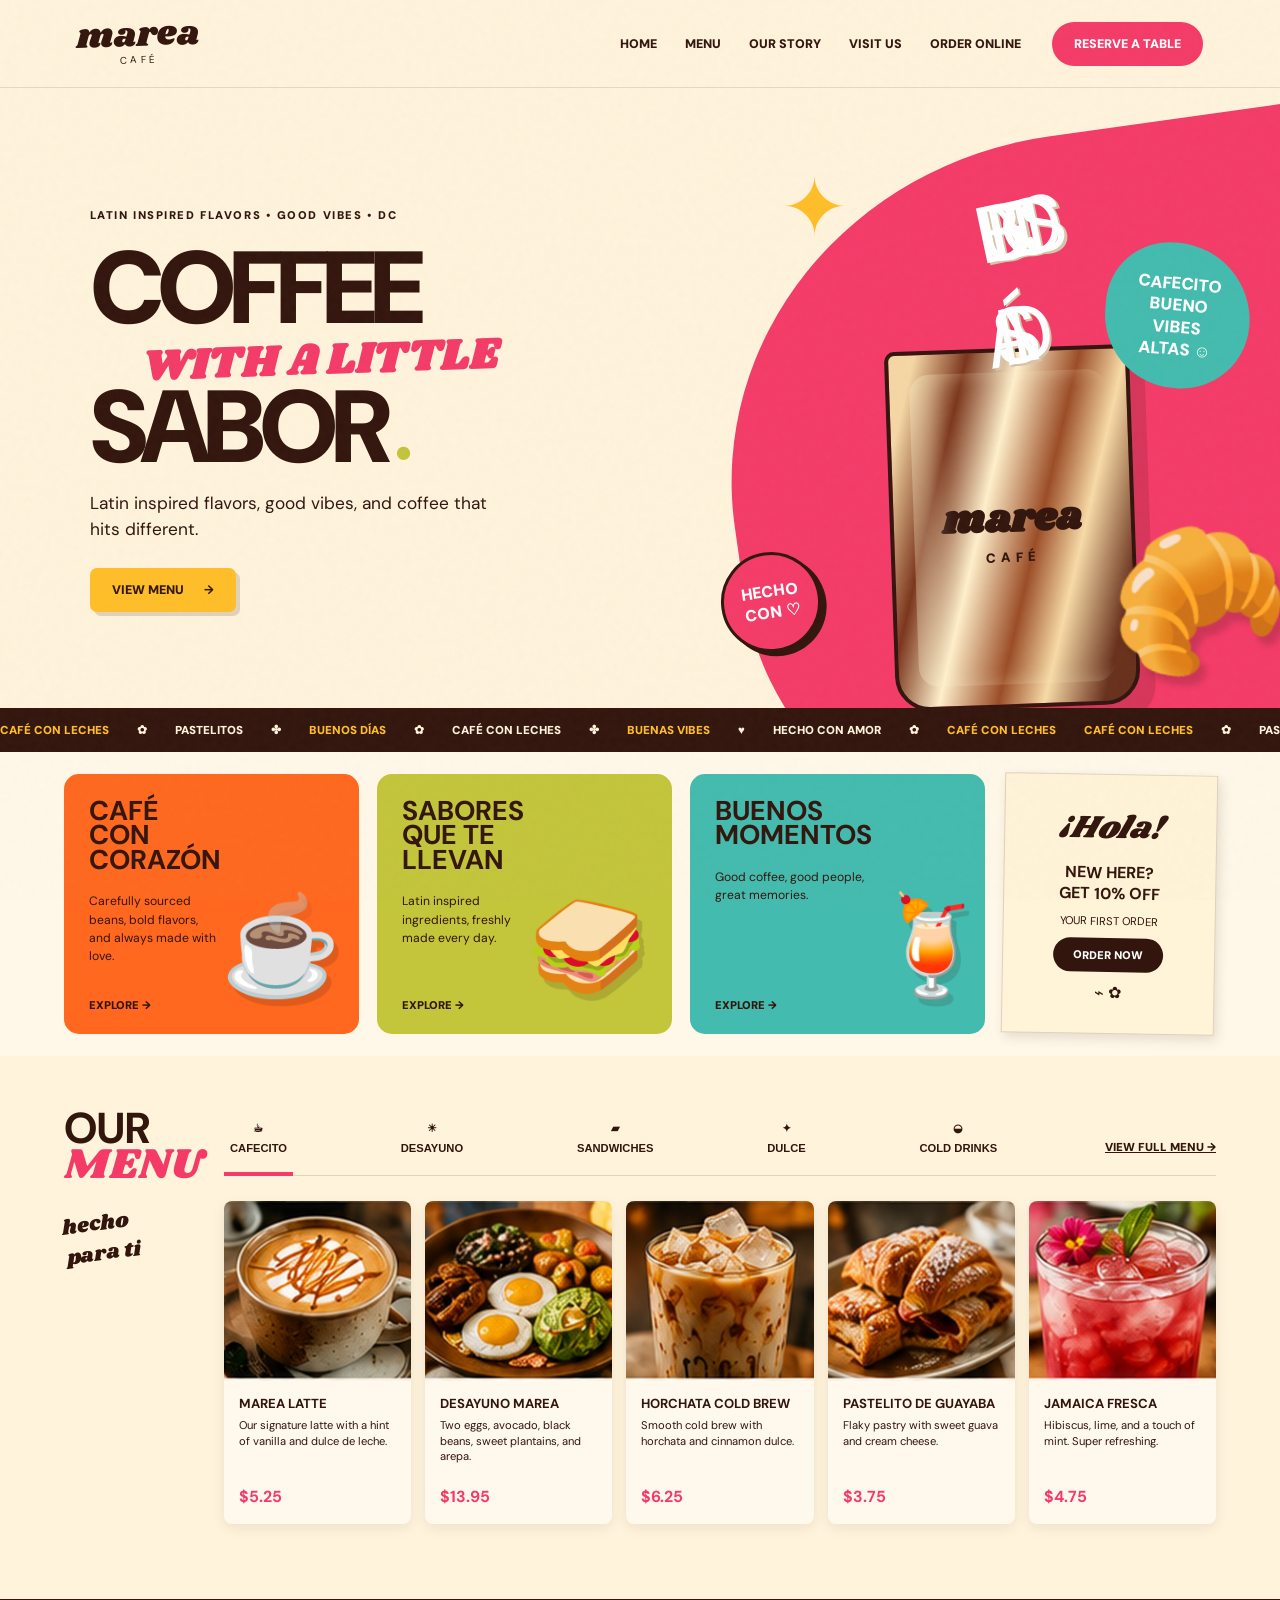
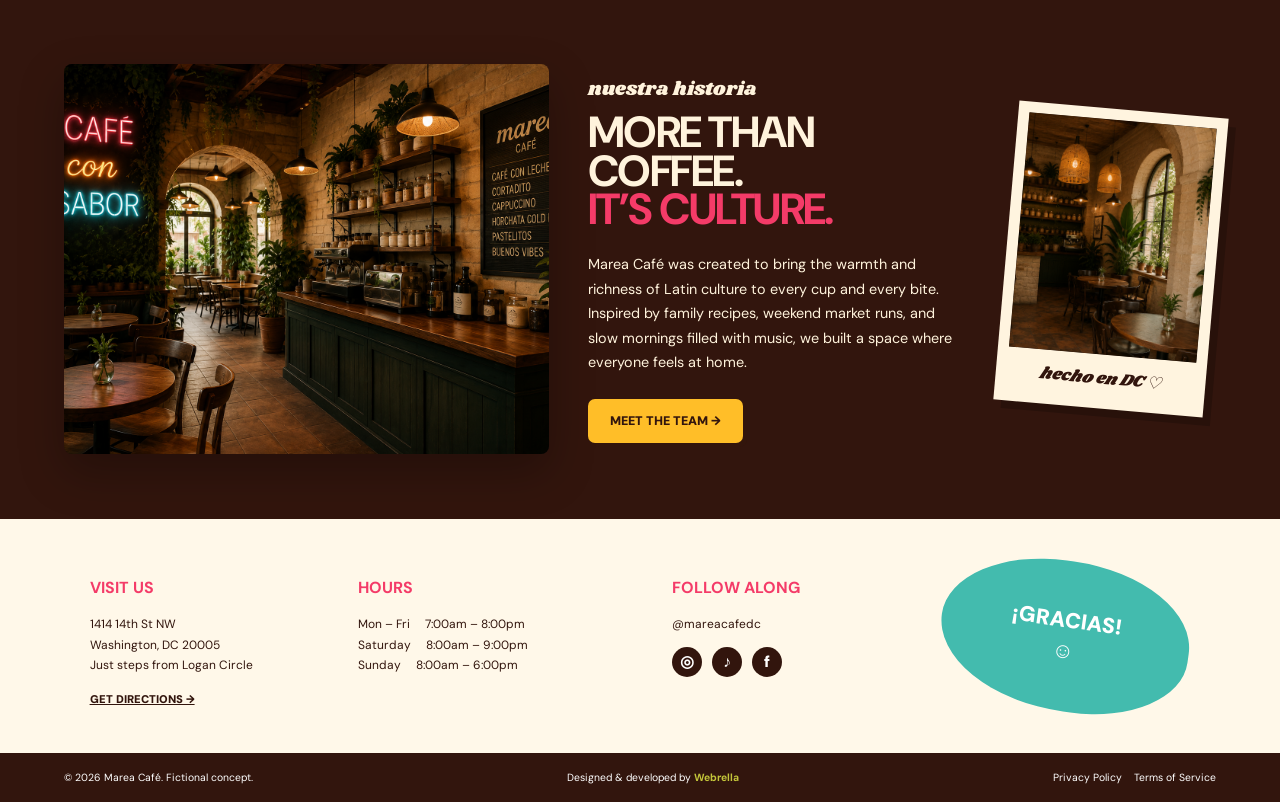
==== marea/index.html @ f5b88610 "Replace hero diamond decal with buenos dias sticker" ====
<!doctype html>
<html lang="en">
<head>
  <meta charset="utf-8">
  <meta name="viewport" content="width=device-width,initial-scale=1">
  <meta name="description" content="Marea Cafe is a fictional Latin inspired cafe concept designed by Webrella Studio.">
  <title>Marea Café | Coffee with a little sabor</title>
  <link rel="preconnect" href="https://fonts.googleapis.com">
  <link rel="preconnect" href="https://fonts.gstatic.com" crossorigin>
  <link href="https://fonts.googleapis.com/css2?family=DM+Sans:wght@400;600;700;900&family=Shrikhand&display=swap" rel="stylesheet">
  <link rel="stylesheet" href="style.css">
</head>
<body>
  <div class="noise"></div>
  <header class="site-header">
    <a class="logo" href="#top">marea<small>CAFÉ</small></a>
    <button class="nav-toggle" aria-label="Toggle menu" aria-expanded="false">☰</button>
    <nav class="site-nav"><a class="active" href="#top">Home</a><a href="#menu">Menu</a><a href="#story">Our Story</a><a href="#visit">Visit Us</a><a href="#menu">Order Online</a><a class="reserve" href="#visit">Reserve a table</a></nav>
  </header>
  <main id="top">
    <section class="hero"><div class="hero-copy"><p class="eyebrow">Latin inspired flavors • good vibes • DC</p><h1>COFFEE<span>WITH A LITTLE</span>SABOR<i>●</i></h1><p class="hero-lead">Latin inspired flavors, good vibes, and coffee that hits different.</p><a class="cta yellow" href="#menu">View menu <b>→</b></a></div><div class="hero-art"><div class="pink-blob"></div><div class="drink-wrap"><div class="ice">BUENOS<br>DÍAS</div><div class="drink"><div class="cream-swirl"></div><strong>marea</strong><small>CAFÉ</small></div><div class="plate-pastry">🥐</div></div><div class="vibe-sticker">CAFECITO<br>BUENO<br>VIBES<br>ALTAS ☺</div><div class="hecho">HECHO<br>CON ♡</div><div class="rays">✦</div></div></section>
    <div class="ticker"><div class="ticker-track"><span>CAFÉ CON LECHES</span> ✿ <span>PASTELITOS</span> ✤ <span>BUENOS DÍAS</span> ✿ <span>CAFÉ CON LECHES</span> ✤ <span>BUENAS VIBES</span> ♥ <span>HECHO CON AMOR</span> ✿ <span>CAFÉ CON LECHES</span></div></div>
    <section class="brand-cards"><article class="brand-card orange"><div><h3>CAFÉ<br>CON<br>CORAZÓN</h3><p>Carefully sourced beans, bold flavors, and always made with love.</p><a href="#menu">EXPLORE →</a></div><div class="mini-art latte">☕</div></article><article class="brand-card lime"><div><h3>SABORES<br>QUE TE<br>LLEVAN</h3><p>Latin inspired ingredients, freshly made every day.</p><a href="#menu">EXPLORE →</a></div><div class="mini-art sandwich">🥪</div></article><article class="brand-card teal"><div><h3>BUENOS<br>MOMENTOS</h3><p>Good coffee, good people, great memories.</p><a href="#story">EXPLORE →</a></div><div class="mini-art refresher">🍹</div></article><aside class="coupon"><em>¡Hola!</em><strong>NEW HERE?<br>GET 10% OFF</strong><span>YOUR FIRST ORDER</span><a href="#menu">ORDER NOW</a><div>⌁ ✿</div></aside></section>
    <section id="menu" class="menu-section"><div class="menu-intro"><h2>OUR<br><span>MENU</span></h2><p>hecho<br>para ti</p></div><div class="categories"><button class="selected"><span class="category-icon">☕︎</span><span>Cafecito</span></button><button><span class="category-icon">☀</span><span>Desayuno</span></button><button><span class="category-icon">▰</span><span>Sandwiches</span></button><button><span class="category-icon">✦</span><span>Dulce</span></button><button><span class="category-icon">◒</span><span>Cold Drinks</span></button><a href="#menu">View full menu →</a></div><div class="menu-carousel"><article><img class="food-photo" src="../marea-latte.jpg" alt="Marea Latte"><h3>Marea Latte</h3><p>Our signature latte with a hint of vanilla and dulce de leche.</p><strong>$5.25</strong></article><article><img class="food-photo" src="../desayuno-marea.jpg" alt="Desayuno Marea"><h3>Desayuno Marea</h3><p>Two eggs, avocado, black beans, sweet plantains, and arepa.</p><strong>$13.95</strong></article><article><img class="food-photo" src="../horchata-cold-brew.jpg" alt="Horchata Cold Brew"><h3>Horchata Cold Brew</h3><p>Smooth cold brew with horchata and cinnamon dulce.</p><strong>$6.25</strong></article><article><img class="food-photo" src="../pastelito-guayaba.jpg" alt="Pastelito de Guayaba"><h3>Pastelito de Guayaba</h3><p>Flaky pastry with sweet guava and cream cheese.</p><strong>$3.75</strong></article><article><img class="food-photo" src="../jamaica-fresca.jpg" alt="Jamaica Fresca"><h3>Jamaica Fresca</h3><p>Hibiscus, lime, and a touch of mint. Super refreshing.</p><strong>$4.75</strong></article></div></section>
    <section id="story" class="story-section"><div class="cafe-scene cafe-photo"><img src="../ChatGPT%20Image%20Aug%2010,%202026,%2006_36_00%20PM.png" alt="Marea Café main interior"></div><div class="story-copy"><p class="script">nuestra historia</p><h2>MORE THAN COFFEE.<br><span>IT’S CULTURE.</span></h2><p>Marea Café was created to bring the warmth and richness of Latin culture to every cup and every bite. Inspired by family recipes, weekend market runs, and slow mornings filled with music, we built a space where everyone feels at home.</p><a class="cta yellow" href="#visit">Meet the team →</a></div><div class="polaroid"><div class="polaroid-photo restaurant-polaroid"><img src="../ChatGPT%20Image%20Aug%2010,%202026,%2006_40_00%20PM.png" alt="Marea Café second interior view"></div><em>hecho en DC ♡</em></div></section>
    <section id="visit" class="visit-section"><div><h3>VISIT US</h3><p>1414 14th St NW<br>Washington, DC 20005<br>Just steps from Logan Circle</p><a href="#visit">GET DIRECTIONS →</a></div><div><h3>HOURS</h3><p>Mon – Fri &nbsp;&nbsp;&nbsp; 7:00am – 8:00pm<br>Saturday &nbsp;&nbsp;&nbsp; 8:00am – 9:00pm<br>Sunday &nbsp;&nbsp;&nbsp; 8:00am – 6:00pm</p></div><div><h3>FOLLOW ALONG</h3><p>@mareacafedc</p><div class="socials"><span>◎</span><span>♪</span><span>f</span></div></div><div class="thanks">¡GRACIAS!<br>☺</div></section>
  </main>
  <footer><span>© 2026 Marea Café. Fictional concept.</span><a href="../index.html">Designed & developed by <b>Webrella</b></a><span>Privacy Policy &nbsp;&nbsp; Terms of Service</span></footer>
  <script src="script.js"></script>
</body>
</html>
---- marea/style.css ----
:root{--cream:#fff3dc;--brown:#32150d;--pink:#f43b68;--orange:#ff681e;--yellow:#ffbe28;--lime:#c3c53a;--teal:#43bbae;--paper:#fff8e9}*{box-sizing:border-box}html{scroll-behavior:smooth}body{margin:0;background:var(--cream);color:var(--brown);font-family:'DM Sans',sans-serif;overflow-x:hidden}.noise{position:fixed;inset:0;pointer-events:none;opacity:.045;z-index:100;background-image:url("data:image/svg+xml,%3Csvg viewBox='0 0 180 180' xmlns='http://www.w3.org/2000/svg'%3E%3Cfilter id='n'%3E%3CfeTurbulence type='fractalNoise' baseFrequency='.75' numOctaves='3' stitchTiles='stitch'/%3E%3C/filter%3E%3Crect width='100%25' height='100%25' filter='url(%23n)' opacity='.8'/%3E%3C/svg%3E")}.site-header{height:88px;padding:0 6vw;display:flex;align-items:center;gap:45px;position:sticky;top:0;z-index:50;background:rgba(255,243,220,.94);backdrop-filter:blur(12px);border-bottom:1px solid rgba(50,21,13,.12)}.logo{font-family:'Shrikhand',cursive;font-size:2.2rem;line-height:.7;color:var(--brown);text-decoration:none;transform:rotate(-2deg)}.logo small{display:block;font-family:'DM Sans';font-size:.62rem;letter-spacing:.35em;text-align:center;margin-top:8px}.site-nav{margin-left:auto;display:flex;align-items:center;gap:14px}.site-nav a{color:var(--brown);font-size:.78rem;text-transform:uppercase;font-weight:900;text-decoration:none;padding:12px 7px;position:relative;white-space:nowrap}.site-nav a:not(.reserve):after{content:"";position:absolute;height:3px;left:7px;right:100%;bottom:5px;background:var(--pink);transition:.25s}.site-nav a:hover:after,.site-nav .active:after{right:7px}.site-nav .reserve{background:var(--pink);color:#fff;border-radius:999px;padding:14px 22px;margin-left:10px;transition:.2s}.site-nav .reserve:hover{transform:rotate(2deg) scale(1.04)}.nav-toggle{display:none;margin-left:auto;border:0;background:none;font-size:1.5rem}.hero{min-height:620px;display:grid;grid-template-columns:1.05fr .95fr;position:relative;overflow:hidden;border-bottom:2px solid var(--brown)}.hero-copy{padding:78px 3vw 65px 7vw;z-index:2;display:flex;flex-direction:column;justify-content:center}.eyebrow{text-transform:uppercase;letter-spacing:.14em;font-size:.7rem;font-weight:900}.hero h1{font-size:clamp(4.7rem,8vw,9.3rem);line-height:.7;letter-spacing:-.075em;margin:20px 0 26px;font-weight:900}.hero h1 span{display:block;font-family:'Shrikhand';font-size:.42em;line-height:1.05;color:var(--pink);letter-spacing:.01em;transform:rotate(-2deg);margin:12px 0 10px 4vw}.hero h1 i{font-style:normal;color:var(--lime);font-size:.3em;margin-left:10px}.hero-lead{font-size:1.08rem;line-height:1.55;max-width:400px;margin:0 0 25px}.cta{display:inline-flex;align-items:center;justify-content:center;align-self:flex-start;padding:14px 22px;border-radius:7px;color:var(--brown);font-size:.78rem;text-transform:uppercase;font-weight:900;text-decoration:none;box-shadow:4px 4px 0 rgba(50,21,13,.15);transition:.2s}.cta:hover{transform:translateY(-4px) rotate(-1deg);box-shadow:7px 7px 0 var(--brown)}.cta b{margin-left:20px}.yellow{background:var(--yellow)}.hero-art{position:relative;min-height:620px;transition:transform .15s ease}.pink-blob{position:absolute;width:125%;height:115%;left:10%;top:7%;background:var(--pink);border-radius:48% 0 0 42%;transform:rotate(-8deg)}.drink-wrap{position:absolute;left:12%;right:0;bottom:0;height:90%;display:flex;align-items:flex-end;justify-content:center}.drink{position:relative;width:245px;height:360px;border:4px solid var(--brown);border-radius:10px 10px 35px 35px;background:linear-gradient(105deg,#f5d7a5 8%,#7b351b 24%,#fff0cb 40%,#9b4c25 58%,#f8dba7 72%,#68301b 90%);box-shadow:15px 16px 0 rgba(50,21,13,.15);display:flex;flex-direction:column;align-items:center;justify-content:center;z-index:4;transform:rotate(-2deg)}.drink strong{font-family:'Shrikhand';font-size:2.5rem}.drink small{font-weight:900;letter-spacing:.35em}.ice{position:absolute;z-index:5;font-size:5rem;top:30px;color:#fff;text-shadow:2px 2px 0 #d6c5a9;letter-spacing:-.5em;transform:rotate(-12deg)}.cream-swirl{position:absolute;inset:20px;border-radius:20px;box-shadow:inset 25px 0 20px rgba(255,245,210,.3)}.plate-pastry{position:absolute;right:-10px;bottom:10px;font-size:9rem;z-index:5;filter:drop-shadow(8px 8px 3px rgba(50,21,13,.2));transform:rotate(10deg)}.vibe-sticker{position:absolute;right:5%;top:25%;z-index:6;width:145px;height:145px;border-radius:45% 55% 48% 52%;display:grid;place-items:center;text-align:center;background:var(--teal);color:#fff;font-weight:900;font-size:1.05rem;transform:rotate(5deg);transition:.25s}.hecho{position:absolute;z-index:7;left:8%;bottom:9%;width:100px;height:100px;border-radius:50%;background:var(--pink);border:3px solid var(--brown);display:grid;place-items:center;text-align:center;color:#fff;font-weight:900;transform:rotate(-8deg);box-shadow:5px 5px 0 var(--brown)}.rays{position:absolute;z-index:5;left:18%;top:11%;font-size:5rem;color:var(--yellow);animation:spin 9s linear infinite}.hero-art:hover .vibe-sticker{transform:rotate(-4deg) scale(1.07)}.ticker{background:var(--brown);color:var(--cream);overflow:hidden}.ticker-track{display:flex;gap:24px;align-items:center;min-width:max-content;padding:10px 0;font-size:.72rem;font-weight:900;animation:marquee 20s linear infinite}.ticker span:nth-of-type(odd){color:var(--yellow)}.brand-cards{padding:22px 5vw;display:grid;grid-template-columns:repeat(3,1fr) .72fr;gap:18px;background:var(--paper)}.brand-card{height:260px;border-radius:15px;display:grid;grid-template-columns:1fr .85fr;padding:25px;overflow:hidden;position:relative;transition:.25s}.brand-card:hover{transform:translateY(-7px) rotate(-.5deg);box-shadow:9px 10px 0 var(--brown)}.brand-card h3{font-size:1.7rem;line-height:.9;margin:0 0 20px}.brand-card p{font-size:.76rem;line-height:1.5}.brand-card a{position:absolute;bottom:22px;color:var(--brown);font-size:.7rem;font-weight:900;text-decoration:none}.orange{background:var(--orange)}.lime{background:var(--lime)}.teal{background:var(--teal)}.mini-art{align-self:end;justify-self:center;font-size:6rem;filter:drop-shadow(5px 7px 0 rgba(50,21,13,.15));transition:.25s}.brand-card:hover .mini-art{transform:scale(1.1) rotate(5deg)}.coupon{background:#fff3d8;border:1px solid rgba(50,21,13,.15);box-shadow:3px 5px 12px rgba(50,21,13,.12);padding:25px 18px;text-align:center;display:flex;flex-direction:column;gap:10px;align-items:center;justify-content:center;transform:rotate(1deg)}.coupon em{font-family:'Shrikhand';font-size:2rem;font-weight:400}.coupon strong{font-size:1rem}.coupon span{font-size:.7rem}.coupon a{background:var(--brown);color:#fff;border-radius:999px;padding:10px 20px;font-size:.7rem;font-weight:900;text-decoration:none}.menu-section{padding:65px 5vw 75px;background:var(--cream);position:relative}.menu-intro{position:absolute;left:5vw;top:55px;width:130px}.menu-intro h2{font-size:2.7rem;line-height:.82;margin:0}.menu-intro h2 span{color:var(--pink);font-family:'Shrikhand';font-weight:400}.menu-intro p{font-family:'Shrikhand';font-size:1.3rem;transform:rotate(-8deg)}.categories{margin-left:160px;display:flex;align-items:end;justify-content:space-between;border-bottom:1px solid rgba(50,21,13,.15);padding-bottom:20px}.categories button{border:0;background:none;color:var(--brown);font-weight:900;cursor:pointer;display:flex;flex-direction:column;align-items:center;gap:7px;font-size:1.3rem;position:relative}.categories button span{font-size:.7rem;text-transform:uppercase}.categories .selected:after{content:"";position:absolute;height:4px;background:var(--pink);left:0;right:0;bottom:-21px}.categories a{color:var(--brown);font-size:.72rem;font-weight:900;text-transform:uppercase}.menu-carousel{margin:25px 0 0 160px;display:grid;grid-template-columns:repeat(5,1fr);gap:14px}.menu-carousel article{background:#fff9ed;border-radius:8px;overflow:hidden;box-shadow:0 4px 13px rgba(50,21,13,.08);transition:.25s}.menu-carousel article:hover{transform:translateY(-8px) rotate(1deg);box-shadow:8px 10px 0 var(--brown)}.food-photo{height:180px;display:grid;place-items:center;font-size:6rem;background:linear-gradient(145deg,#d9b58e,#6b3b21);overflow:hidden}.breakfast-photo{background:linear-gradient(145deg,#8d5325,#d6b35a)}.cold-photo{background:linear-gradient(145deg,#d9b482,#6d321c)}.pastry-photo{background:linear-gradient(145deg,#e4b665,#7b461e)}.jamaica-photo{background:linear-gradient(145deg,#e85278,#f7b1a0)}.menu-carousel h3{font-size:.82rem;text-transform:uppercase;margin:16px 15px 8px;line-height:1}.menu-carousel p{font-size:.7rem;line-height:1.4;margin:0 15px 10px;min-height:58px}.menu-carousel strong{display:block;color:var(--pink);font-size:1rem;margin:0 15px 17px}.story-section{min-height:430px;background:var(--brown);color:var(--cream);display:grid;grid-template-columns:1.1fr 1fr .55fr;gap:30px;padding:35px 5vw;align-items:center;overflow:hidden}.cafe-scene{height:330px;border-radius:4px;position:relative;background:radial-gradient(circle at 65% 30%,#775229,#1d120d 55%);box-shadow:inset 0 -80px 60px rgba(0,0,0,.45);overflow:hidden}.neon{position:absolute;left:35px;top:45px;font-size:2rem;font-weight:900;color:#ff506f;text-shadow:0 0 8px #ff506f,0 0 18px #ff506f}.neon span{color:var(--yellow);font-family:'Shrikhand';font-weight:400}.counter{position:absolute;bottom:25px;right:30px;font-size:2.8rem}.story-copy .script{font-family:'Shrikhand';margin:0;font-size:1.2rem}.story-copy h2{font-size:2.8rem;line-height:.9;margin:10px 0 20px}.story-copy h2 span{color:var(--pink)}.story-copy>p:not(.script){font-size:.76rem;line-height:1.65;max-width:520px}.polaroid{background:#fff4df;color:var(--brown);padding:10px 10px 18px;transform:rotate(5deg);box-shadow:8px 8px 0 rgba(0,0,0,.2)}.polaroid-photo{height:180px;background:linear-gradient(140deg,#3b281b,#967246);display:grid;place-items:center;font-size:3.5rem;text-align:center}.polaroid em{font-family:'Shrikhand';display:block;text-align:center;margin-top:10px}.visit-section{padding:42px 7vw;display:grid;grid-template-columns:1fr 1.2fr 1fr .65fr;gap:40px;align-items:start;background:var(--paper)}.visit-section h3{color:var(--pink);font-size:1rem}.visit-section p{font-size:.75rem;line-height:1.7}.visit-section a{font-size:.7rem;color:var(--brown);font-weight:900}.socials{display:flex;gap:10px}.socials span{width:30px;height:30px;border-radius:50%;background:var(--brown);color:#fff;display:grid;place-items:center;font-weight:900}.thanks{background:var(--teal);color:#fff;padding:22px;border-radius:45% 55%;font-weight:900;text-align:center;transform:rotate(8deg)}footer{padding:18px 5vw;background:var(--brown);color:#fff;display:flex;justify-content:space-between;gap:20px;font-size:.65rem}footer a{color:#fff;text-decoration:none}footer b{color:var(--lime)}@keyframes spin{to{transform:rotate(360deg)}}@keyframes marquee{to{transform:translateX(-45%)}}@media(max-width:1050px){.site-nav{gap:4px}.site-nav a{font-size:.68rem}.hero{grid-template-columns:1fr}.hero-art{min-height:500px}.hero-copy{padding-bottom:20px}.brand-cards{grid-template-columns:1fr 1fr}.menu-carousel{grid-template-columns:repeat(3,1fr)}.story-section{grid-template-columns:1fr 1fr}.polaroid{display:none}.visit-section{grid-template-columns:1fr 1fr}}@media(max-width:760px){.site-header{height:74px;padding:0 20px}.logo{font-size:1.8rem}.nav-toggle{display:block}.site-nav{display:none;position:absolute;left:0;right:0;top:74px;background:var(--cream);padding:18px;flex-direction:column;align-items:stretch;border-bottom:2px solid var(--brown)}.site-nav.open{display:flex}.site-nav a{text-align:center;font-size:.78rem}.site-nav .reserve{margin:5px 0}.hero{min-height:auto}.hero-copy{padding:55px 22px 25px}.hero h1{font-size:clamp(4rem,20vw,6.2rem)}.hero-art{min-height:440px}.drink{width:190px;height:285px}.ice{font-size:3.8rem}.plate-pastry{font-size:6rem}.vibe-sticker{width:110px;height:110px;font-size:.8rem}.brand-cards{grid-template-columns:1fr;padding:18px}.brand-card{height:240px}.coupon{min-height:220px}.menu-section{padding:60px 20px}.menu-intro{position:static;width:auto;margin-bottom:35px}.categories{margin:0;overflow-x:auto;gap:28px;justify-content:flex-start}.categories button{min-width:80px}.categories a{min-width:110px}.menu-carousel{margin:25px 0 0;display:flex;overflow-x:auto;padding-bottom:15px}.menu-carousel article{min-width:245px}.story-section{grid-template-columns:1fr;padding:25px 20px 55px}.story-copy h2{font-size:2.4rem}.visit-section{grid-template-columns:1fr;padding:40px 22px}.thanks{max-width:160px}footer{flex-direction:column;align-items:flex-start}.pink-blob{left:-5%;width:120%}}@media(prefers-reduced-motion:reduce){*{animation:none!important;transition:none!important}}
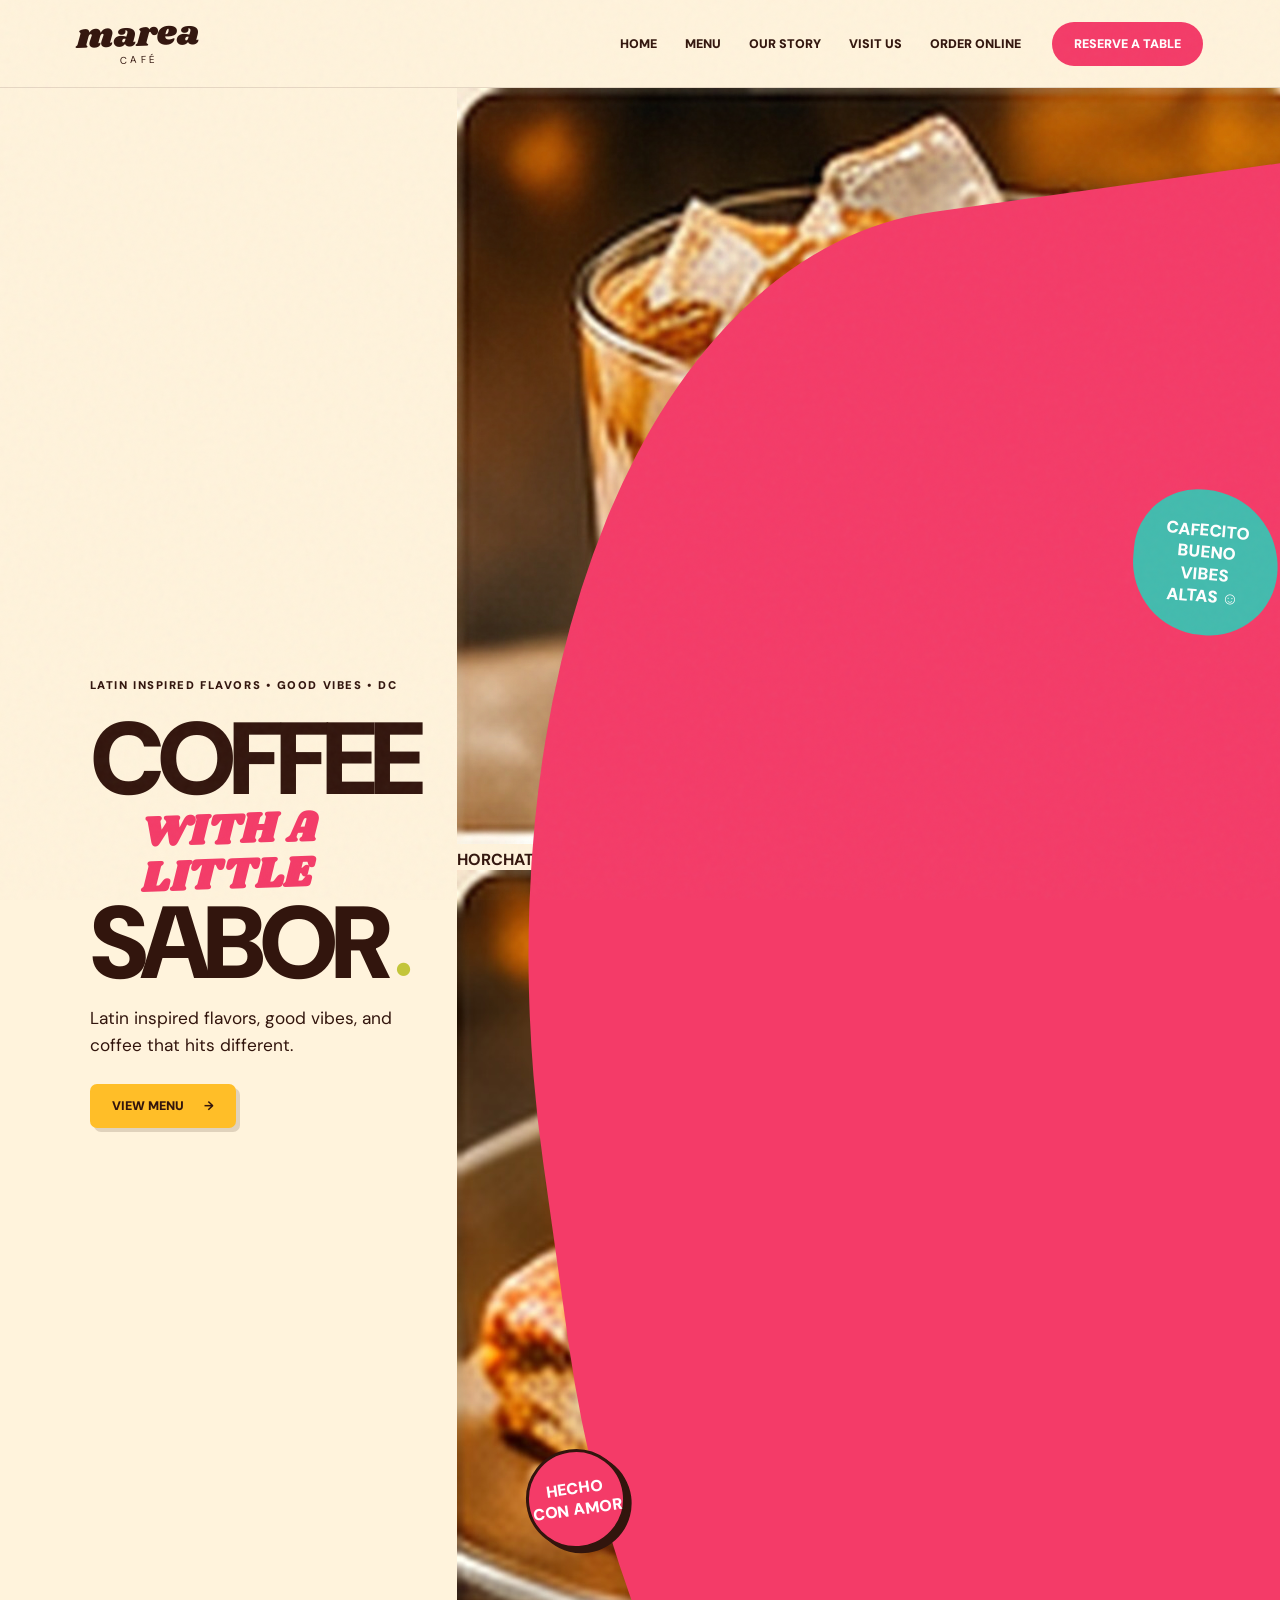
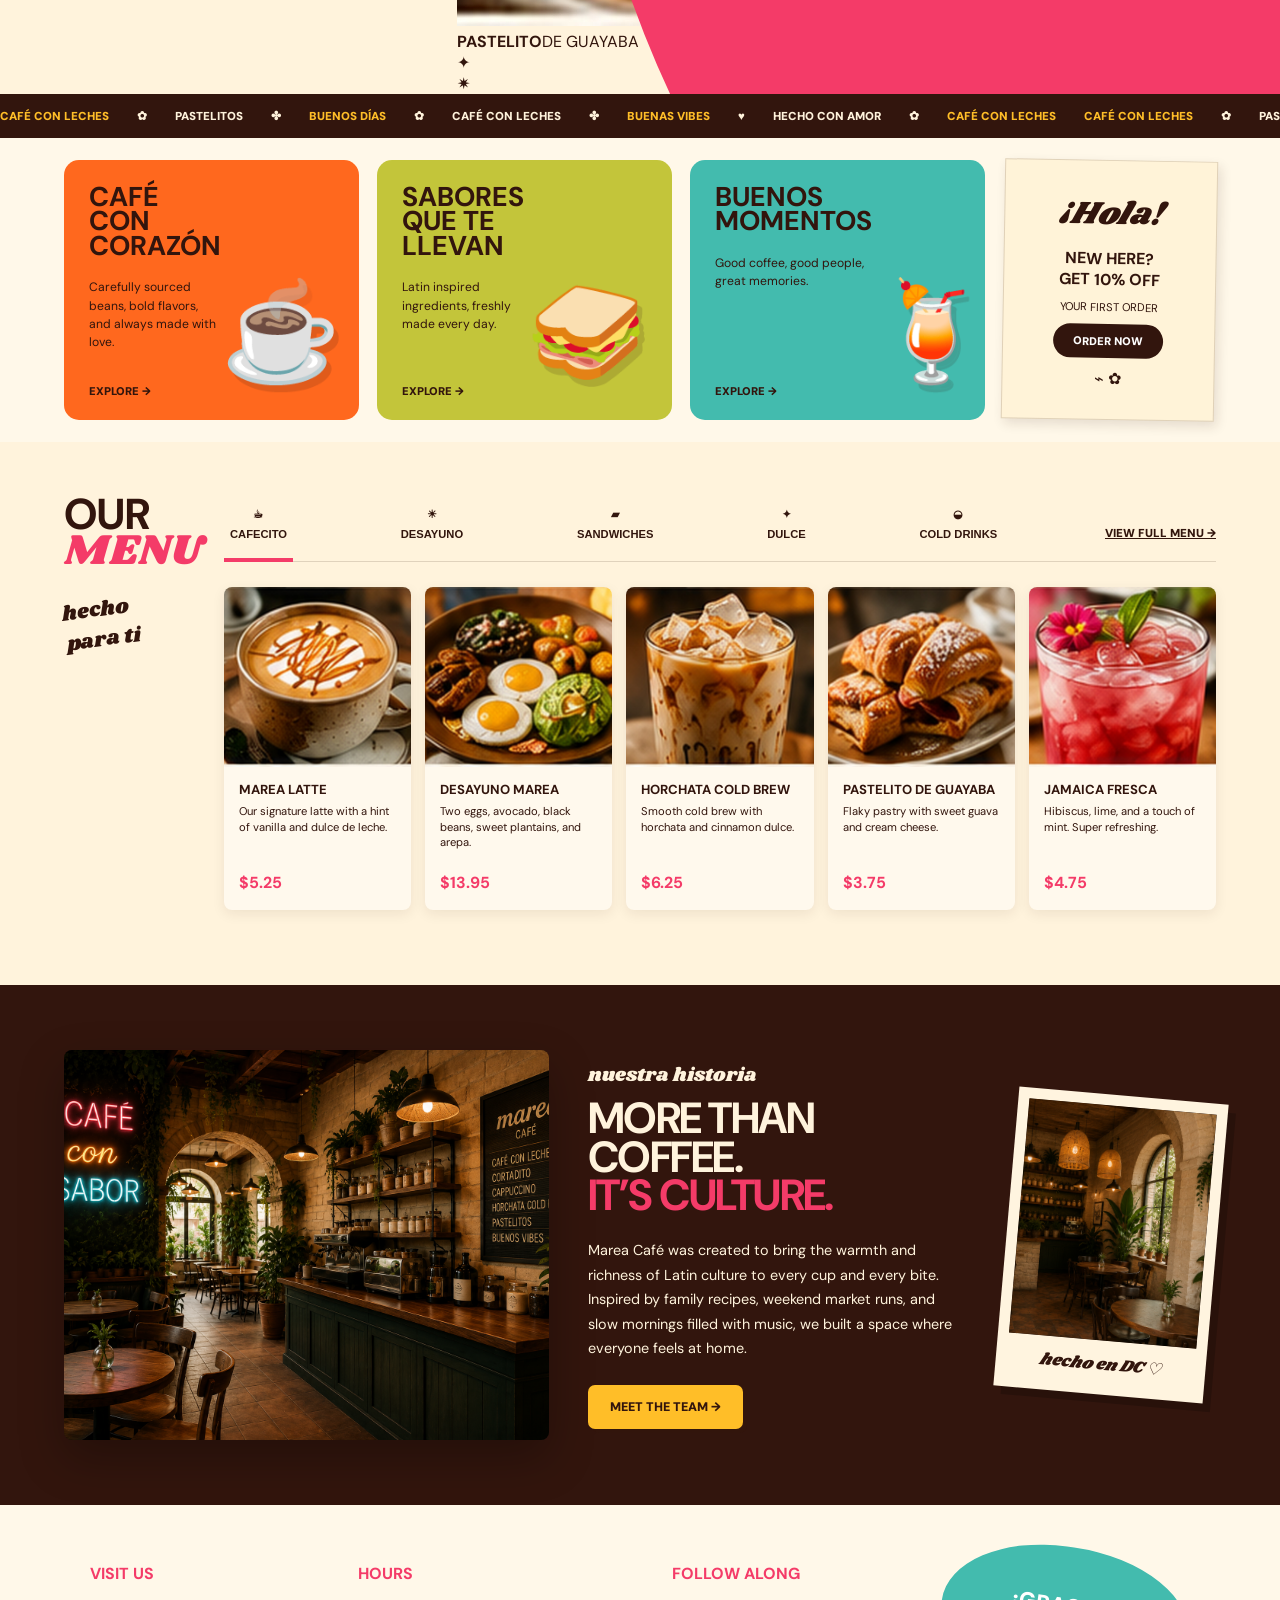
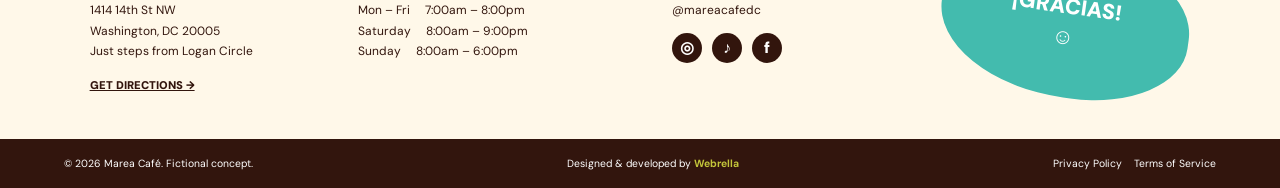
==== commit 4c3d415e: "Replace Marea hero with real product collage" ====
--- a/marea/index.html
+++ b/marea/index.html
@@ -18,7 +18,17 @@
     <nav class="site-nav"><a class="active" href="#top">Home</a><a href="#menu">Menu</a><a href="#story">Our Story</a><a href="#visit">Visit Us</a><a href="#menu">Order Online</a><a class="reserve" href="#visit">Reserve a table</a></nav>
   </header>
   <main id="top">
-    <section class="hero"><div class="hero-copy"><p class="eyebrow">Latin inspired flavors • good vibes • DC</p><h1>COFFEE<span>WITH A LITTLE</span>SABOR<i>●</i></h1><p class="hero-lead">Latin inspired flavors, good vibes, and coffee that hits different.</p><a class="cta yellow" href="#menu">View menu <b>→</b></a></div><div class="hero-art"><div class="pink-blob"></div><div class="drink-wrap"><div class="ice">BUENOS<br>DÍAS</div><div class="drink"><div class="cream-swirl"></div><strong>marea</strong><small>CAFÉ</small></div><div class="plate-pastry">🥐</div></div><div class="vibe-sticker">CAFECITO<br>BUENO<br>VIBES<br>ALTAS ☺</div><div class="hecho">HECHO<br>CON ♡</div><div class="rays">✦</div></div></section>
+    <section class="hero">
+      <div class="hero-copy"><p class="eyebrow">Latin inspired flavors • good vibes • DC</p><h1>COFFEE<span>WITH A LITTLE</span>SABOR<i>●</i></h1><p class="hero-lead">Latin inspired flavors, good vibes, and coffee that hits different.</p><a class="cta yellow" href="#menu">View menu <b>→</b></a></div>
+      <div class="hero-art">
+        <div class="pink-blob"></div>
+        <div class="hero-photo-card hero-drink-card"><img src="../horchata-cold-brew.jpg" alt="Marea Horchata Cold Brew"><div class="hero-photo-label"><strong>HORCHATA</strong><span>COLD BREW</span></div></div>
+        <div class="hero-photo-card hero-pastry-card"><img src="../pastelito-guayaba.jpg" alt="Marea pastelito de guayaba"><div class="hero-photo-label"><strong>PASTELITO</strong><span>DE GUAYABA</span></div></div>
+        <div class="vibe-sticker">CAFECITO<br>BUENO<br>VIBES<br>ALTAS ☺</div>
+        <div class="hecho">HECHO<br>CON AMOR</div>
+        <div class="hero-star star-one">✦</div><div class="hero-star star-two">✷</div>
+      </div>
+    </section>
     <div class="ticker"><div class="ticker-track"><span>CAFÉ CON LECHES</span> ✿ <span>PASTELITOS</span> ✤ <span>BUENOS DÍAS</span> ✿ <span>CAFÉ CON LECHES</span> ✤ <span>BUENAS VIBES</span> ♥ <span>HECHO CON AMOR</span> ✿ <span>CAFÉ CON LECHES</span></div></div>
     <section class="brand-cards"><article class="brand-card orange"><div><h3>CAFÉ<br>CON<br>CORAZÓN</h3><p>Carefully sourced beans, bold flavors, and always made with love.</p><a href="#menu">EXPLORE →</a></div><div class="mini-art latte">☕</div></article><article class="brand-card lime"><div><h3>SABORES<br>QUE TE<br>LLEVAN</h3><p>Latin inspired ingredients, freshly made every day.</p><a href="#menu">EXPLORE →</a></div><div class="mini-art sandwich">🥪</div></article><article class="brand-card teal"><div><h3>BUENOS<br>MOMENTOS</h3><p>Good coffee, good people, great memories.</p><a href="#story">EXPLORE →</a></div><div class="mini-art refresher">🍹</div></article><aside class="coupon"><em>¡Hola!</em><strong>NEW HERE?<br>GET 10% OFF</strong><span>YOUR FIRST ORDER</span><a href="#menu">ORDER NOW</a><div>⌁ ✿</div></aside></section>
     <section id="menu" class="menu-section"><div class="menu-intro"><h2>OUR<br><span>MENU</span></h2><p>hecho<br>para ti</p></div><div class="categories"><button class="selected"><span class="category-icon">☕︎</span><span>Cafecito</span></button><button><span class="category-icon">☀</span><span>Desayuno</span></button><button><span class="category-icon">▰</span><span>Sandwiches</span></button><button><span class="category-icon">✦</span><span>Dulce</span></button><button><span class="category-icon">◒</span><span>Cold Drinks</span></button><a href="#menu">View full menu →</a></div><div class="menu-carousel"><article><img class="food-photo" src="../marea-latte.jpg" alt="Marea Latte"><h3>Marea Latte</h3><p>Our signature latte with a hint of vanilla and dulce de leche.</p><strong>$5.25</strong></article><article><img class="food-photo" src="../desayuno-marea.jpg" alt="Desayuno Marea"><h3>Desayuno Marea</h3><p>Two eggs, avocado, black beans, sweet plantains, and arepa.</p><strong>$13.95</strong></article><article><img class="food-photo" src="../horchata-cold-brew.jpg" alt="Horchata Cold Brew"><h3>Horchata Cold Brew</h3><p>Smooth cold brew with horchata and cinnamon dulce.</p><strong>$6.25</strong></article><article><img class="food-photo" src="../pastelito-guayaba.jpg" alt="Pastelito de Guayaba"><h3>Pastelito de Guayaba</h3><p>Flaky pastry with sweet guava and cream cheese.</p><strong>$3.75</strong></article><article><img class="food-photo" src="../jamaica-fresca.jpg" alt="Jamaica Fresca"><h3>Jamaica Fresca</h3><p>Hibiscus, lime, and a touch of mint. Super refreshing.</p><strong>$4.75</strong></article></div></section>
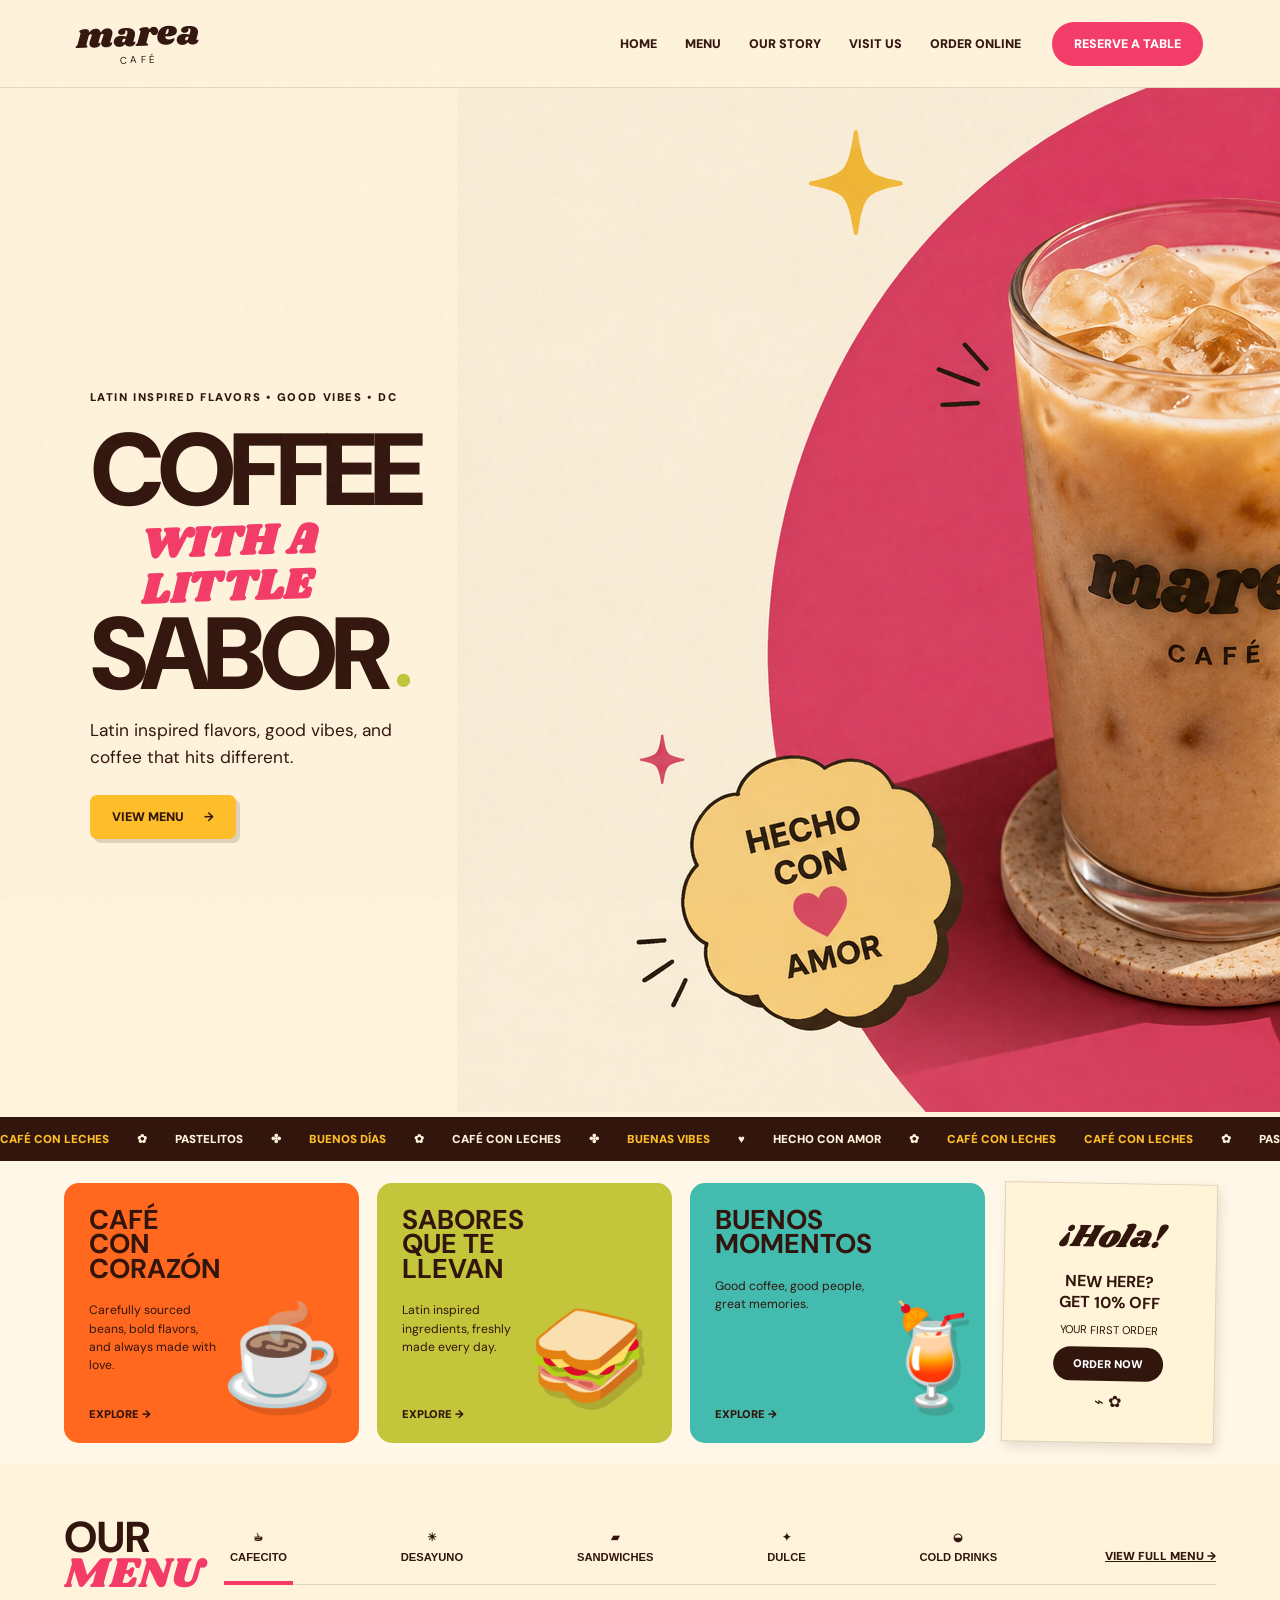
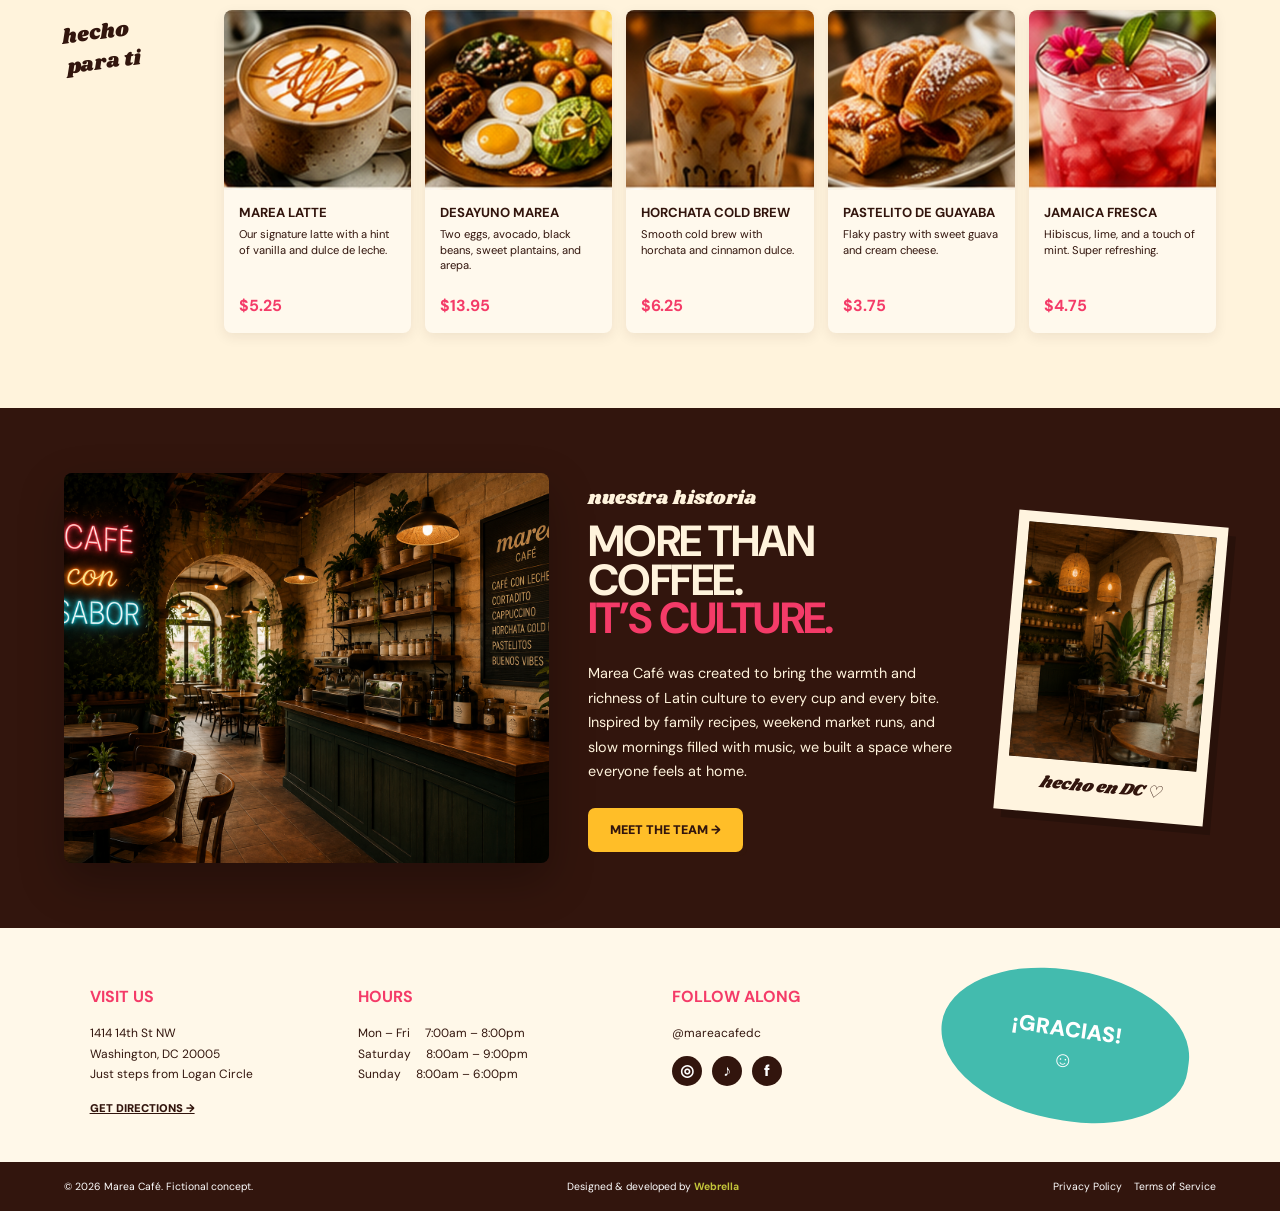
==== commit 596750f2: "Use high resolution Marea hero artwork" ====
--- a/marea/index.html
+++ b/marea/index.html
@@ -20,14 +20,7 @@
   <main id="top">
     <section class="hero">
       <div class="hero-copy"><p class="eyebrow">Latin inspired flavors • good vibes • DC</p><h1>COFFEE<span>WITH A LITTLE</span>SABOR<i>●</i></h1><p class="hero-lead">Latin inspired flavors, good vibes, and coffee that hits different.</p><a class="cta yellow" href="#menu">View menu <b>→</b></a></div>
-      <div class="hero-art">
-        <div class="pink-blob"></div>
-        <div class="hero-photo-card hero-drink-card"><img src="../horchata-cold-brew.jpg" alt="Marea Horchata Cold Brew"><div class="hero-photo-label"><strong>HORCHATA</strong><span>COLD BREW</span></div></div>
-        <div class="hero-photo-card hero-pastry-card"><img src="../pastelito-guayaba.jpg" alt="Marea pastelito de guayaba"><div class="hero-photo-label"><strong>PASTELITO</strong><span>DE GUAYABA</span></div></div>
-        <div class="vibe-sticker">CAFECITO<br>BUENO<br>VIBES<br>ALTAS ☺</div>
-        <div class="hecho">HECHO<br>CON AMOR</div>
-        <div class="hero-star star-one">✦</div><div class="hero-star star-two">✷</div>
-      </div>
+      <div class="hero-art hero-art-image"><img src="../ChatGPT%20Image%20Aug%2010,%202026,%2007_00_49%20PM.png" alt="Marea Café horchata cold brew and pastelito de guayaba hero artwork"></div>
     </section>
     <div class="ticker"><div class="ticker-track"><span>CAFÉ CON LECHES</span> ✿ <span>PASTELITOS</span> ✤ <span>BUENOS DÍAS</span> ✿ <span>CAFÉ CON LECHES</span> ✤ <span>BUENAS VIBES</span> ♥ <span>HECHO CON AMOR</span> ✿ <span>CAFÉ CON LECHES</span></div></div>
     <section class="brand-cards"><article class="brand-card orange"><div><h3>CAFÉ<br>CON<br>CORAZÓN</h3><p>Carefully sourced beans, bold flavors, and always made with love.</p><a href="#menu">EXPLORE →</a></div><div class="mini-art latte">☕</div></article><article class="brand-card lime"><div><h3>SABORES<br>QUE TE<br>LLEVAN</h3><p>Latin inspired ingredients, freshly made every day.</p><a href="#menu">EXPLORE →</a></div><div class="mini-art sandwich">🥪</div></article><article class="brand-card teal"><div><h3>BUENOS<br>MOMENTOS</h3><p>Good coffee, good people, great memories.</p><a href="#story">EXPLORE →</a></div><div class="mini-art refresher">🍹</div></article><aside class="coupon"><em>¡Hola!</em><strong>NEW HERE?<br>GET 10% OFF</strong><span>YOUR FIRST ORDER</span><a href="#menu">ORDER NOW</a><div>⌁ ✿</div></aside></section>
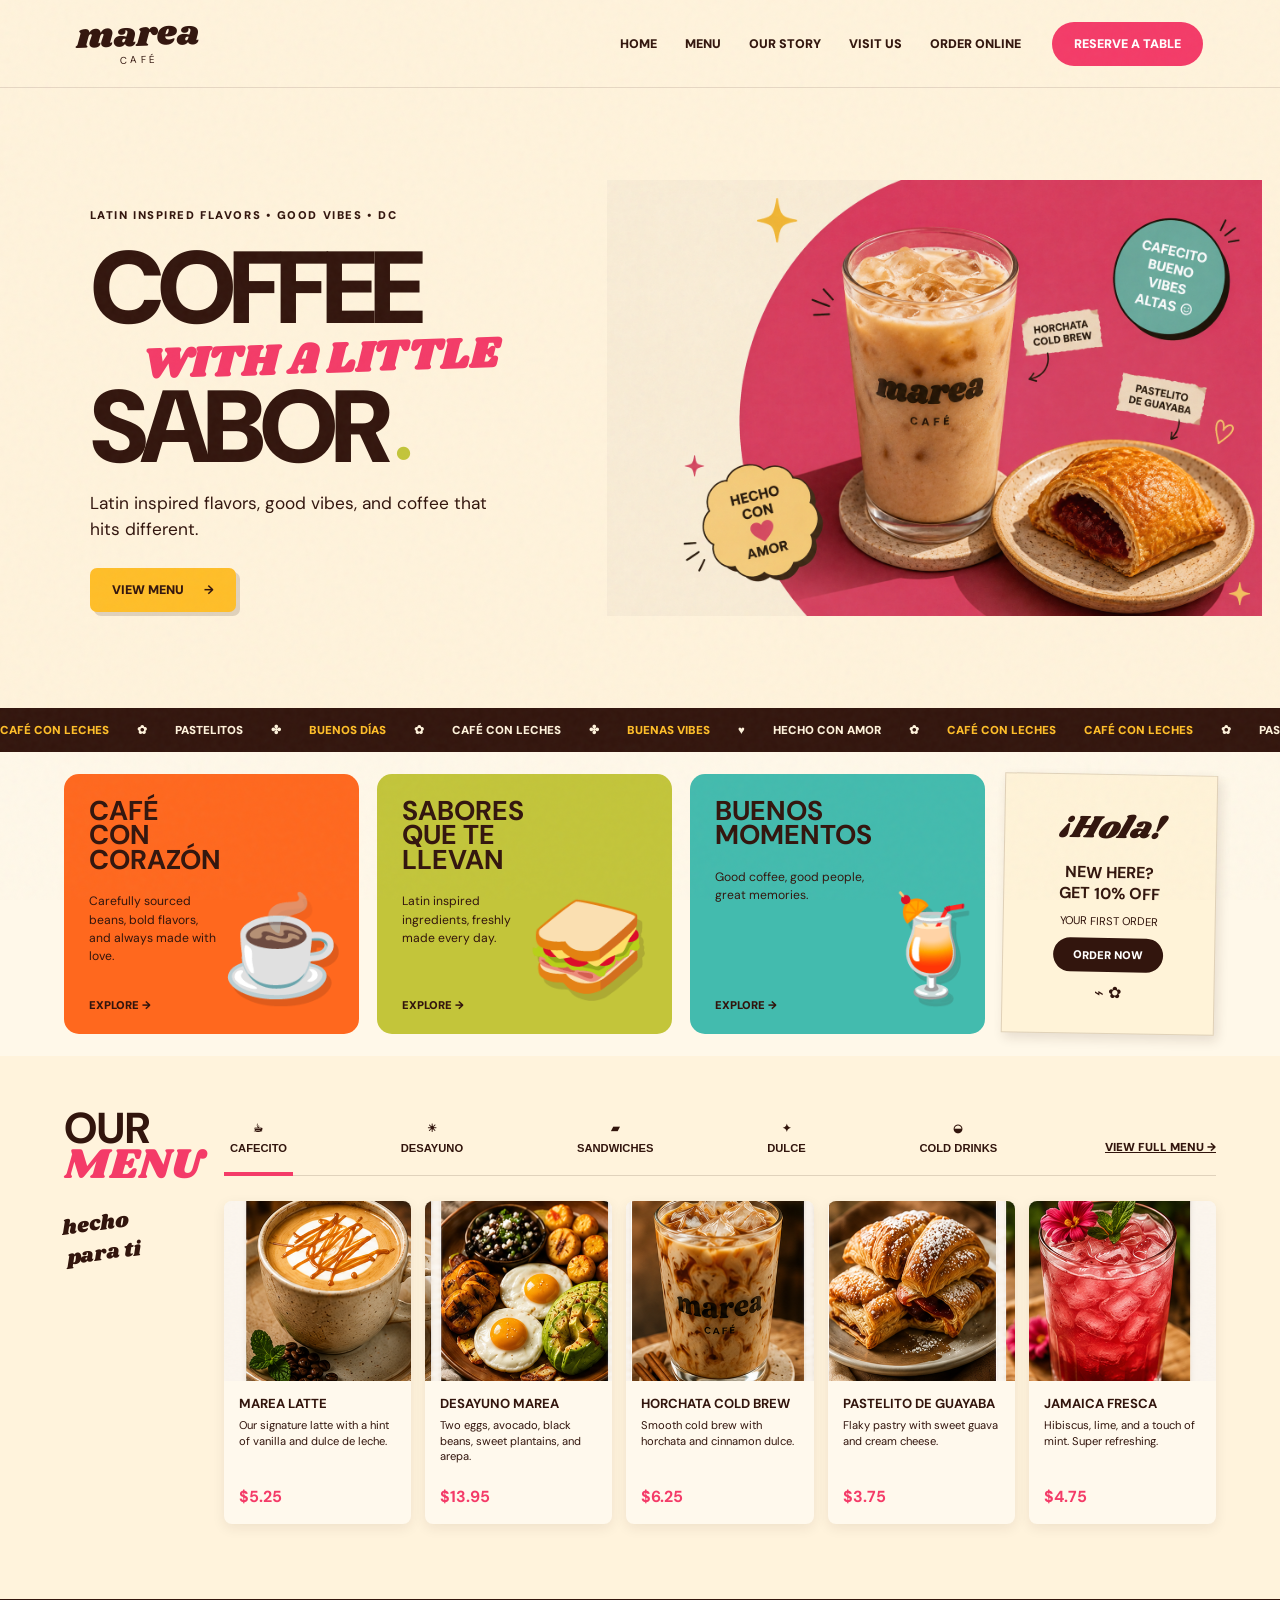
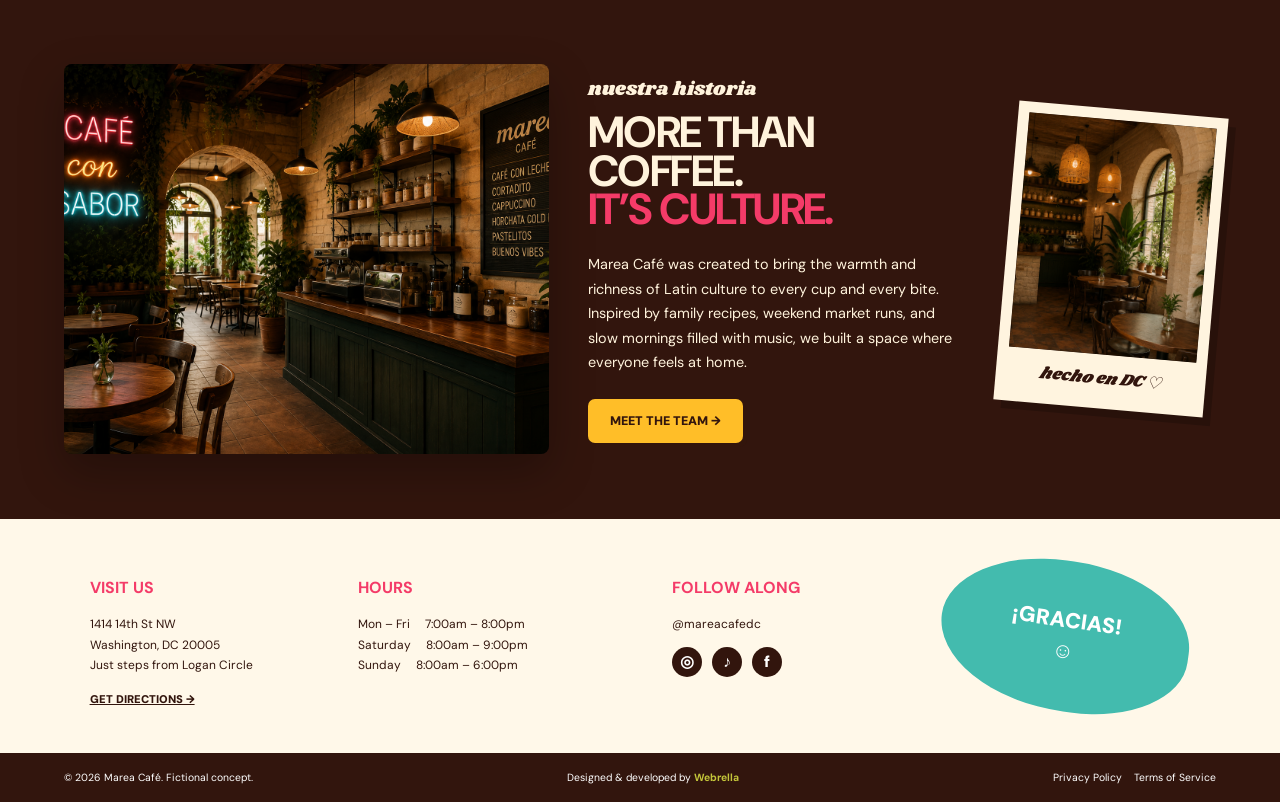
==== commit 0e816411: "Use high resolution Marea menu artwork" ====
--- a/marea/index.html
+++ b/marea/index.html
@@ -24,11 +24,20 @@
     </section>
     <div class="ticker"><div class="ticker-track"><span>CAFÉ CON LECHES</span> ✿ <span>PASTELITOS</span> ✤ <span>BUENOS DÍAS</span> ✿ <span>CAFÉ CON LECHES</span> ✤ <span>BUENAS VIBES</span> ♥ <span>HECHO CON AMOR</span> ✿ <span>CAFÉ CON LECHES</span></div></div>
     <section class="brand-cards"><article class="brand-card orange"><div><h3>CAFÉ<br>CON<br>CORAZÓN</h3><p>Carefully sourced beans, bold flavors, and always made with love.</p><a href="#menu">EXPLORE →</a></div><div class="mini-art latte">☕</div></article><article class="brand-card lime"><div><h3>SABORES<br>QUE TE<br>LLEVAN</h3><p>Latin inspired ingredients, freshly made every day.</p><a href="#menu">EXPLORE →</a></div><div class="mini-art sandwich">🥪</div></article><article class="brand-card teal"><div><h3>BUENOS<br>MOMENTOS</h3><p>Good coffee, good people, great memories.</p><a href="#story">EXPLORE →</a></div><div class="mini-art refresher">🍹</div></article><aside class="coupon"><em>¡Hola!</em><strong>NEW HERE?<br>GET 10% OFF</strong><span>YOUR FIRST ORDER</span><a href="#menu">ORDER NOW</a><div>⌁ ✿</div></aside></section>
-    <section id="menu" class="menu-section"><div class="menu-intro"><h2>OUR<br><span>MENU</span></h2><p>hecho<br>para ti</p></div><div class="categories"><button class="selected"><span class="category-icon">☕︎</span><span>Cafecito</span></button><button><span class="category-icon">☀</span><span>Desayuno</span></button><button><span class="category-icon">▰</span><span>Sandwiches</span></button><button><span class="category-icon">✦</span><span>Dulce</span></button><button><span class="category-icon">◒</span><span>Cold Drinks</span></button><a href="#menu">View full menu →</a></div><div class="menu-carousel"><article><img class="food-photo" src="../marea-latte.jpg" alt="Marea Latte"><h3>Marea Latte</h3><p>Our signature latte with a hint of vanilla and dulce de leche.</p><strong>$5.25</strong></article><article><img class="food-photo" src="../desayuno-marea.jpg" alt="Desayuno Marea"><h3>Desayuno Marea</h3><p>Two eggs, avocado, black beans, sweet plantains, and arepa.</p><strong>$13.95</strong></article><article><img class="food-photo" src="../horchata-cold-brew.jpg" alt="Horchata Cold Brew"><h3>Horchata Cold Brew</h3><p>Smooth cold brew with horchata and cinnamon dulce.</p><strong>$6.25</strong></article><article><img class="food-photo" src="../pastelito-guayaba.jpg" alt="Pastelito de Guayaba"><h3>Pastelito de Guayaba</h3><p>Flaky pastry with sweet guava and cream cheese.</p><strong>$3.75</strong></article><article><img class="food-photo" src="../jamaica-fresca.jpg" alt="Jamaica Fresca"><h3>Jamaica Fresca</h3><p>Hibiscus, lime, and a touch of mint. Super refreshing.</p><strong>$4.75</strong></article></div></section>
+    <section id="menu" class="menu-section"><div class="menu-intro"><h2>OUR<br><span>MENU</span></h2><p>hecho<br>para ti</p></div><div class="categories"><button class="selected"><span class="category-icon">☕︎</span><span>Cafecito</span></button><button><span class="category-icon">☀</span><span>Desayuno</span></button><button><span class="category-icon">▰</span><span>Sandwiches</span></button><button><span class="category-icon">✦</span><span>Dulce</span></button><button><span class="category-icon">◒</span><span>Cold Drinks</span></button><a href="#menu">View full menu →</a></div><div class="menu-carousel high-res-menu"><article><div class="food-photo sprite-photo sprite-1" role="img" aria-label="Marea Latte"></div><h3>Marea Latte</h3><p>Our signature latte with a hint of vanilla and dulce de leche.</p><strong>$5.25</strong></article><article><div class="food-photo sprite-photo sprite-2" role="img" aria-label="Desayuno Marea"></div><h3>Desayuno Marea</h3><p>Two eggs, avocado, black beans, sweet plantains, and arepa.</p><strong>$13.95</strong></article><article><div class="food-photo sprite-photo sprite-3" role="img" aria-label="Horchata Cold Brew"></div><h3>Horchata Cold Brew</h3><p>Smooth cold brew with horchata and cinnamon dulce.</p><strong>$6.25</strong></article><article><div class="food-photo sprite-photo sprite-4" role="img" aria-label="Pastelito de Guayaba"></div><h3>Pastelito de Guayaba</h3><p>Flaky pastry with sweet guava and cream cheese.</p><strong>$3.75</strong></article><article><div class="food-photo sprite-photo sprite-5" role="img" aria-label="Jamaica Fresca"></div><h3>Jamaica Fresca</h3><p>Hibiscus, lime, and a touch of mint. Super refreshing.</p><strong>$4.75</strong></article></div></section>
     <section id="story" class="story-section"><div class="cafe-scene cafe-photo"><img src="../ChatGPT%20Image%20Aug%2010,%202026,%2006_36_00%20PM.png" alt="Marea Café main interior"></div><div class="story-copy"><p class="script">nuestra historia</p><h2>MORE THAN COFFEE.<br><span>IT’S CULTURE.</span></h2><p>Marea Café was created to bring the warmth and richness of Latin culture to every cup and every bite. Inspired by family recipes, weekend market runs, and slow mornings filled with music, we built a space where everyone feels at home.</p><a class="cta yellow" href="#visit">Meet the team →</a></div><div class="polaroid"><div class="polaroid-photo restaurant-polaroid"><img src="../ChatGPT%20Image%20Aug%2010,%202026,%2006_40_00%20PM.png" alt="Marea Café second interior view"></div><em>hecho en DC ♡</em></div></section>
     <section id="visit" class="visit-section"><div><h3>VISIT US</h3><p>1414 14th St NW<br>Washington, DC 20005<br>Just steps from Logan Circle</p><a href="#visit">GET DIRECTIONS →</a></div><div><h3>HOURS</h3><p>Mon – Fri &nbsp;&nbsp;&nbsp; 7:00am – 8:00pm<br>Saturday &nbsp;&nbsp;&nbsp; 8:00am – 9:00pm<br>Sunday &nbsp;&nbsp;&nbsp; 8:00am – 6:00pm</p></div><div><h3>FOLLOW ALONG</h3><p>@mareacafedc</p><div class="socials"><span>◎</span><span>♪</span><span>f</span></div></div><div class="thanks">¡GRACIAS!<br>☺</div></section>
   </main>
   <footer><span>© 2026 Marea Café. Fictional concept.</span><a href="../index.html">Designed & developed by <b>Webrella</b></a><span>Privacy Policy &nbsp;&nbsp; Terms of Service</span></footer>
+  <style>
+    .high-res-menu .sprite-photo{height:180px!important;background-image:url('../ChatGPT%20Image%20Aug%2010,%202026,%2007_34_30%20PM.png')!important;background-repeat:no-repeat!important;background-size:500% auto!important;background-position-y:39%!important;display:block!important}
+    .high-res-menu .sprite-1{background-position-x:0%!important}
+    .high-res-menu .sprite-2{background-position-x:25%!important}
+    .high-res-menu .sprite-3{background-position-x:50%!important}
+    .high-res-menu .sprite-4{background-position-x:75%!important}
+    .high-res-menu .sprite-5{background-position-x:100%!important}
+    @media(max-width:760px){.high-res-menu .sprite-photo{height:210px!important}}
+  </style>
   <script src="script.js"></script>
 </body>
 </html>
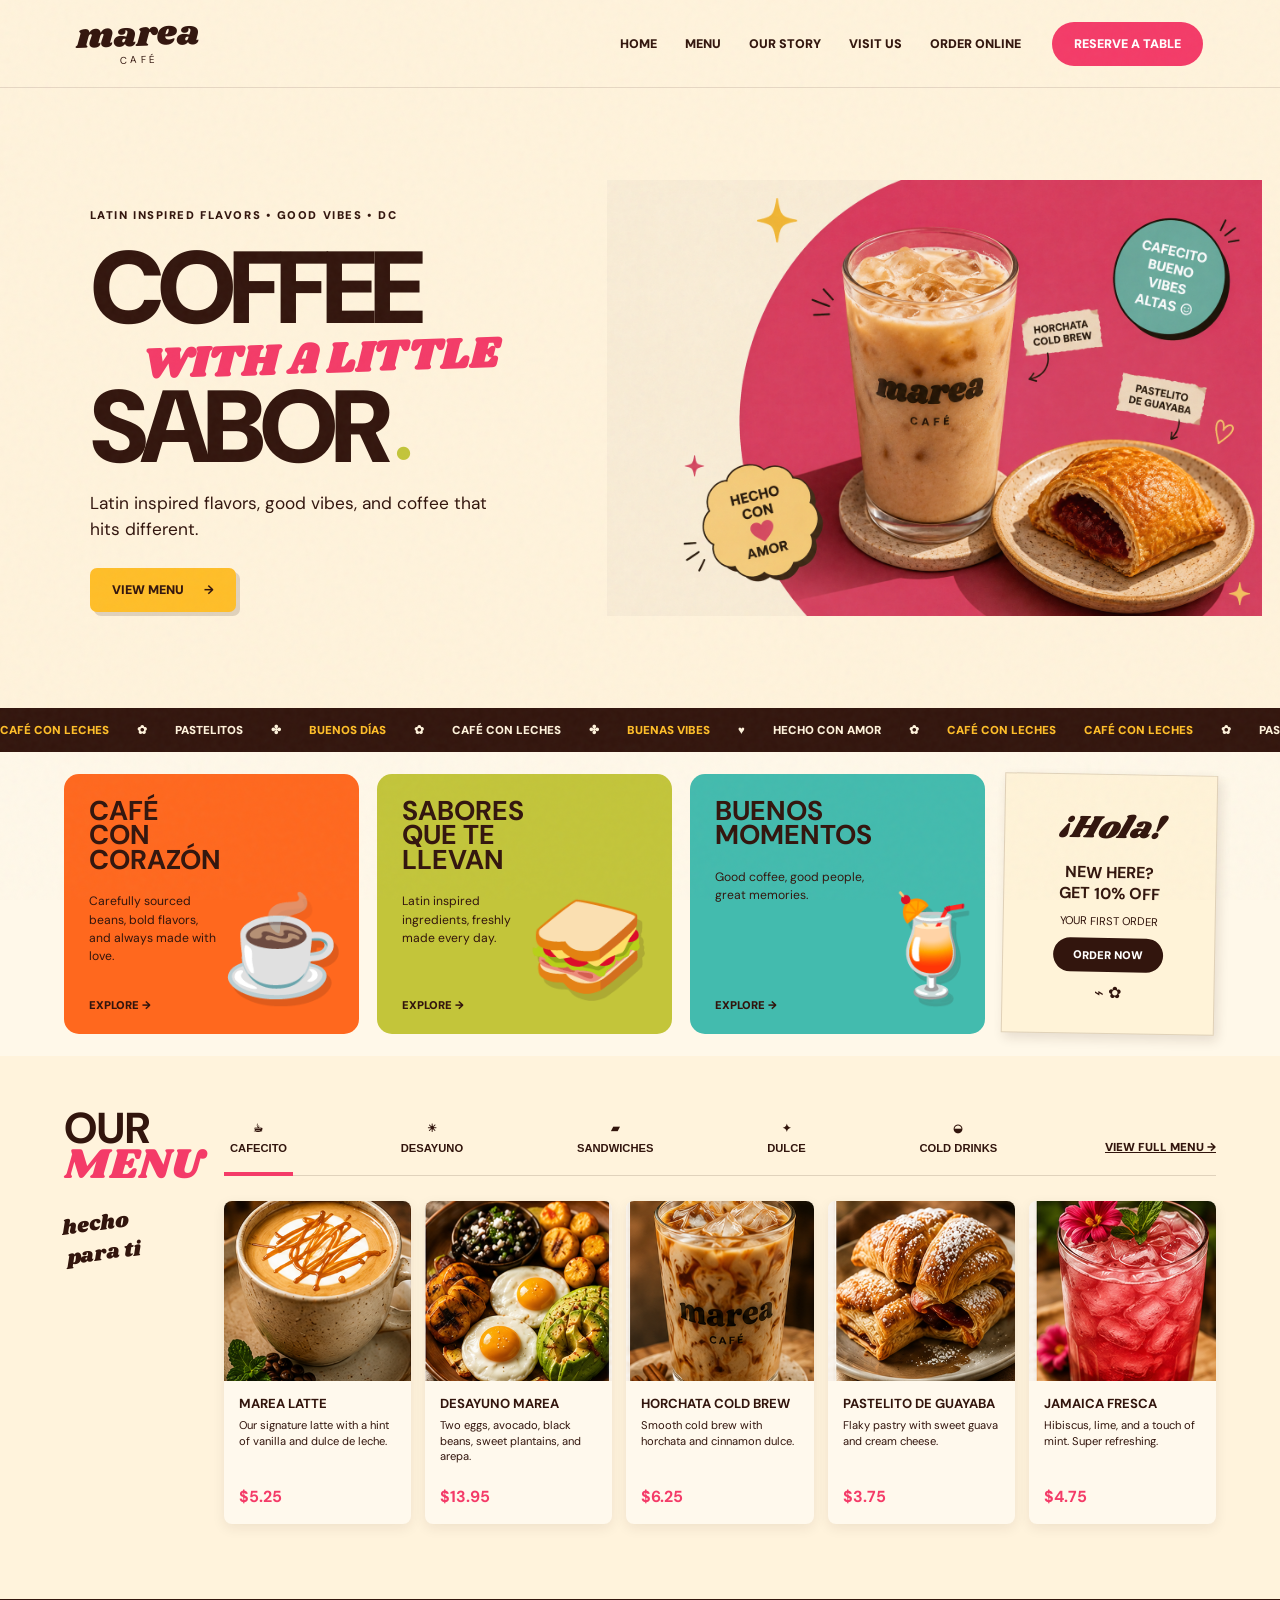
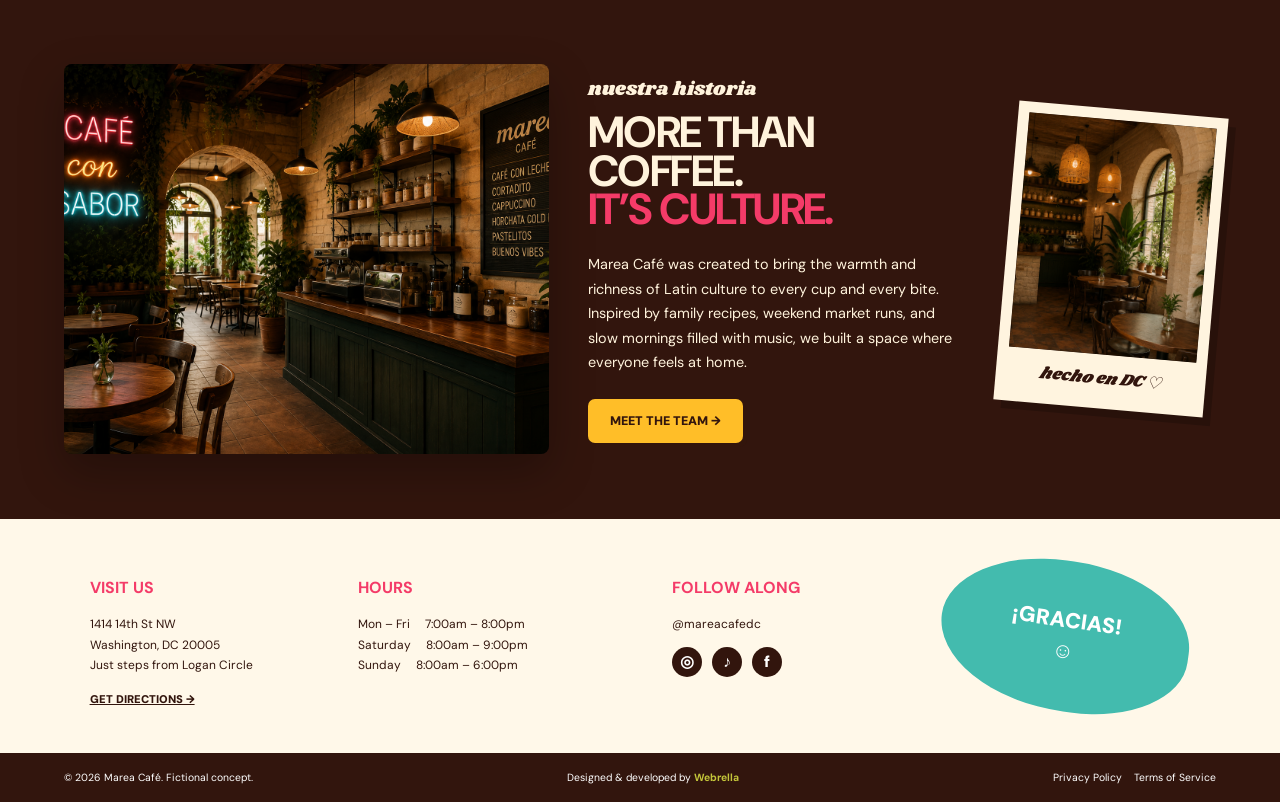
==== commit d42e9240: "Fix high resolution menu crop positions" ====
--- a/marea/index.html
+++ b/marea/index.html
@@ -30,13 +30,13 @@
   </main>
   <footer><span>© 2026 Marea Café. Fictional concept.</span><a href="../index.html">Designed & developed by <b>Webrella</b></a><span>Privacy Policy &nbsp;&nbsp; Terms of Service</span></footer>
   <style>
-    .high-res-menu .sprite-photo{height:180px!important;background-image:url('../ChatGPT%20Image%20Aug%2010,%202026,%2007_34_30%20PM.png')!important;background-repeat:no-repeat!important;background-size:500% auto!important;background-position-y:39%!important;display:block!important}
-    .high-res-menu .sprite-1{background-position-x:0%!important}
-    .high-res-menu .sprite-2{background-position-x:25%!important}
-    .high-res-menu .sprite-3{background-position-x:50%!important}
-    .high-res-menu .sprite-4{background-position-x:75%!important}
-    .high-res-menu .sprite-5{background-position-x:100%!important}
-    @media(max-width:760px){.high-res-menu .sprite-photo{height:210px!important}}
+    .high-res-menu .sprite-photo{height:180px!important;background-image:url('../ChatGPT%20Image%20Aug%2010,%202026,%2007_34_30%20PM.png')!important;background-repeat:no-repeat!important;background-size:550% auto!important;background-position-y:38%!important;display:block!important;overflow:hidden!important}
+    .high-res-menu .sprite-1{background-position-x:3%!important}
+    .high-res-menu .sprite-2{background-position-x:26.5%!important}
+    .high-res-menu .sprite-3{background-position-x:49.2%!important}
+    .high-res-menu .sprite-4{background-position-x:72.5%!important}
+    .high-res-menu .sprite-5{background-position-x:95.7%!important}
+    @media(max-width:760px){.high-res-menu .sprite-photo{height:210px!important;background-size:550% auto!important}}
   </style>
   <script src="script.js"></script>
 </body>
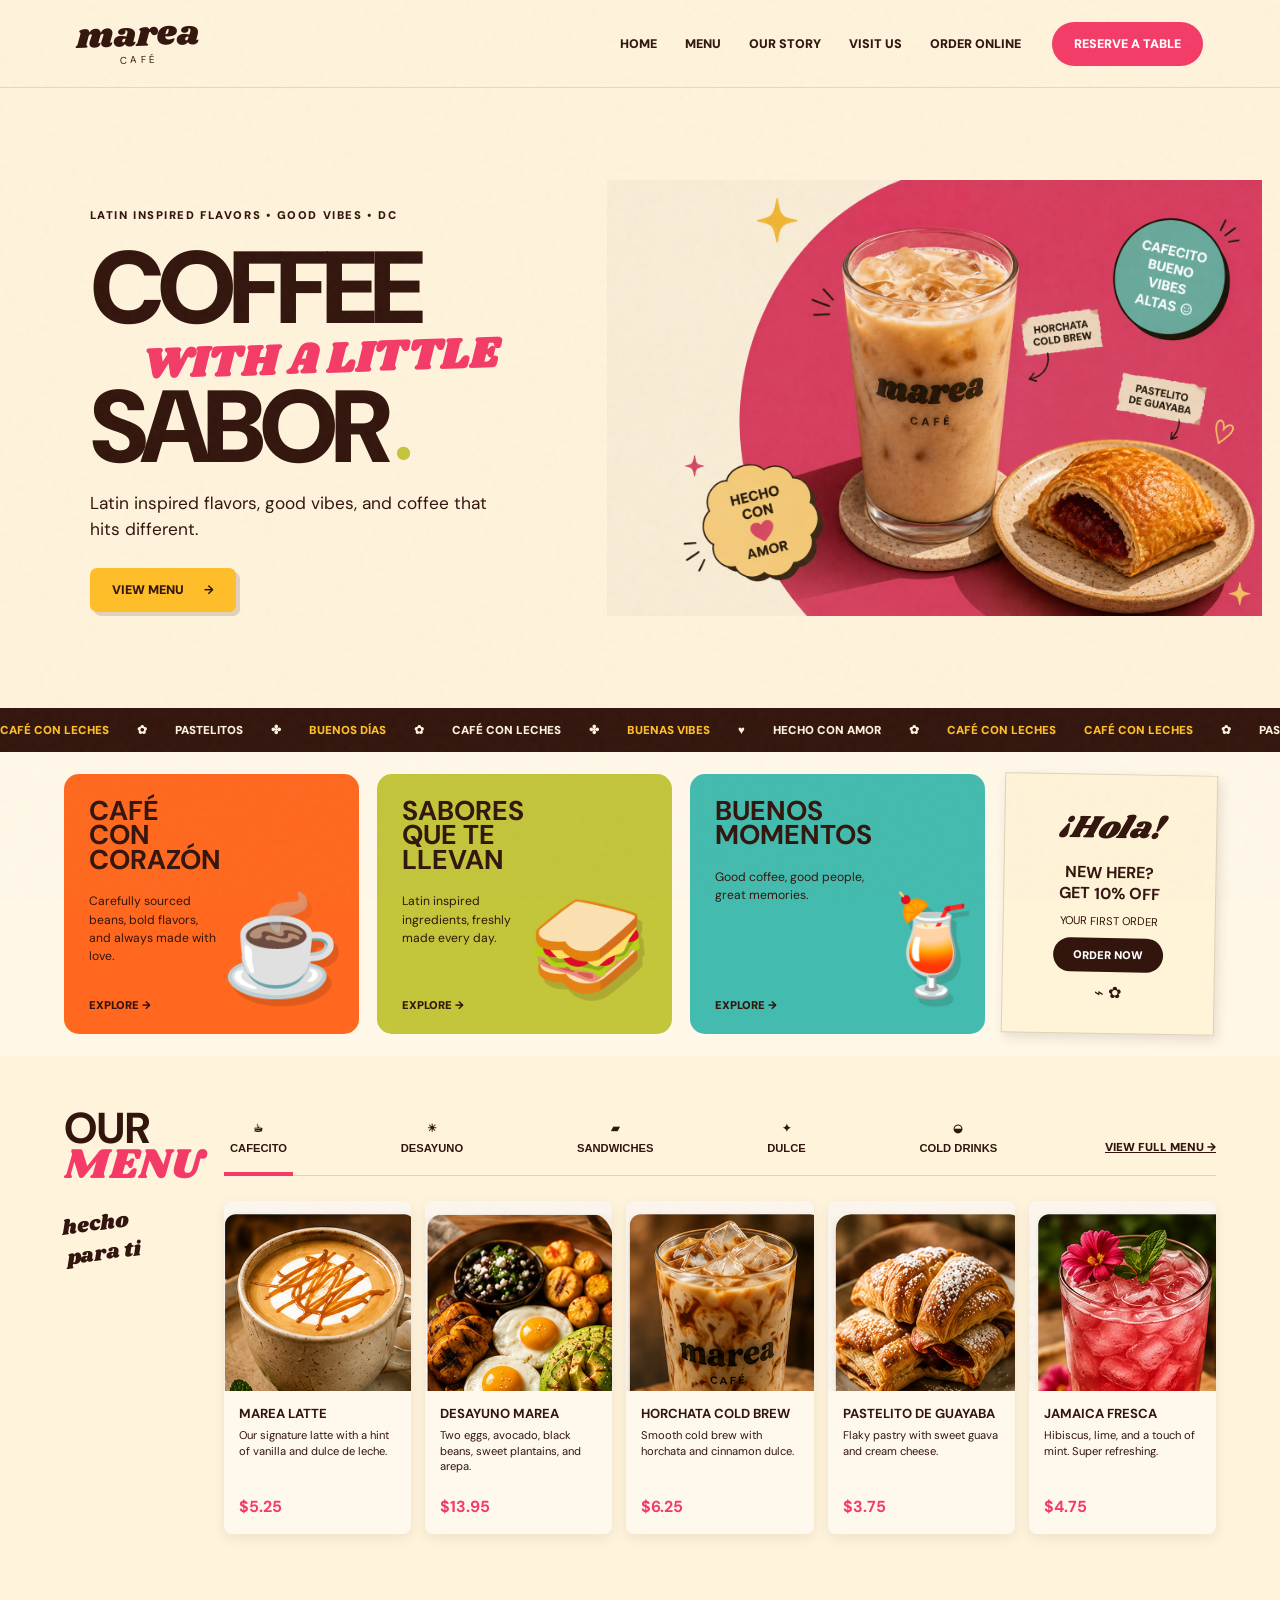
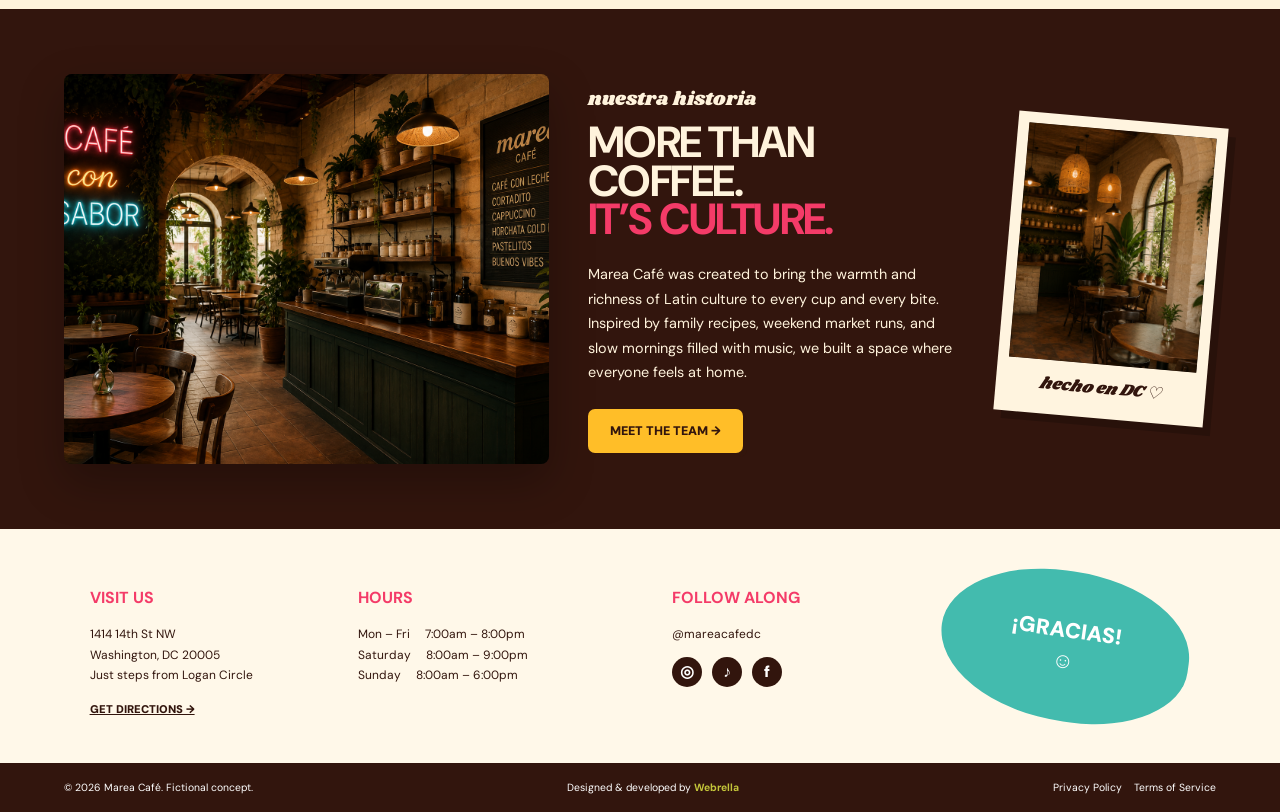
==== commit c8a80012: "Correct high resolution menu image crops" ====
--- a/marea/index.html
+++ b/marea/index.html
@@ -30,13 +30,13 @@
   </main>
   <footer><span>© 2026 Marea Café. Fictional concept.</span><a href="../index.html">Designed & developed by <b>Webrella</b></a><span>Privacy Policy &nbsp;&nbsp; Terms of Service</span></footer>
   <style>
-    .high-res-menu .sprite-photo{height:180px!important;background-image:url('../ChatGPT%20Image%20Aug%2010,%202026,%2007_34_30%20PM.png')!important;background-repeat:no-repeat!important;background-size:550% auto!important;background-position-y:38%!important;display:block!important;overflow:hidden!important}
-    .high-res-menu .sprite-1{background-position-x:3%!important}
-    .high-res-menu .sprite-2{background-position-x:26.5%!important}
-    .high-res-menu .sprite-3{background-position-x:49.2%!important}
-    .high-res-menu .sprite-4{background-position-x:72.5%!important}
-    .high-res-menu .sprite-5{background-position-x:95.7%!important}
-    @media(max-width:760px){.high-res-menu .sprite-photo{height:210px!important;background-size:550% auto!important}}
+    .high-res-menu .sprite-photo{height:190px!important;background-image:url('../ChatGPT%20Image%20Aug%2010,%202026,%2007_34_30%20PM.png')!important;background-repeat:no-repeat!important;background-size:556% auto!important;background-position-y:28%!important;display:block!important;overflow:hidden!important}
+    .high-res-menu .sprite-1{background-position-x:2.8%!important}
+    .high-res-menu .sprite-2{background-position-x:26.2%!important}
+    .high-res-menu .sprite-3{background-position-x:49.1%!important}
+    .high-res-menu .sprite-4{background-position-x:72.4%!important}
+    .high-res-menu .sprite-5{background-position-x:95.3%!important}
+    @media(max-width:760px){.high-res-menu .sprite-photo{height:220px!important;background-size:556% auto!important;background-position-y:28%!important}}
   </style>
   <script src="script.js"></script>
 </body>
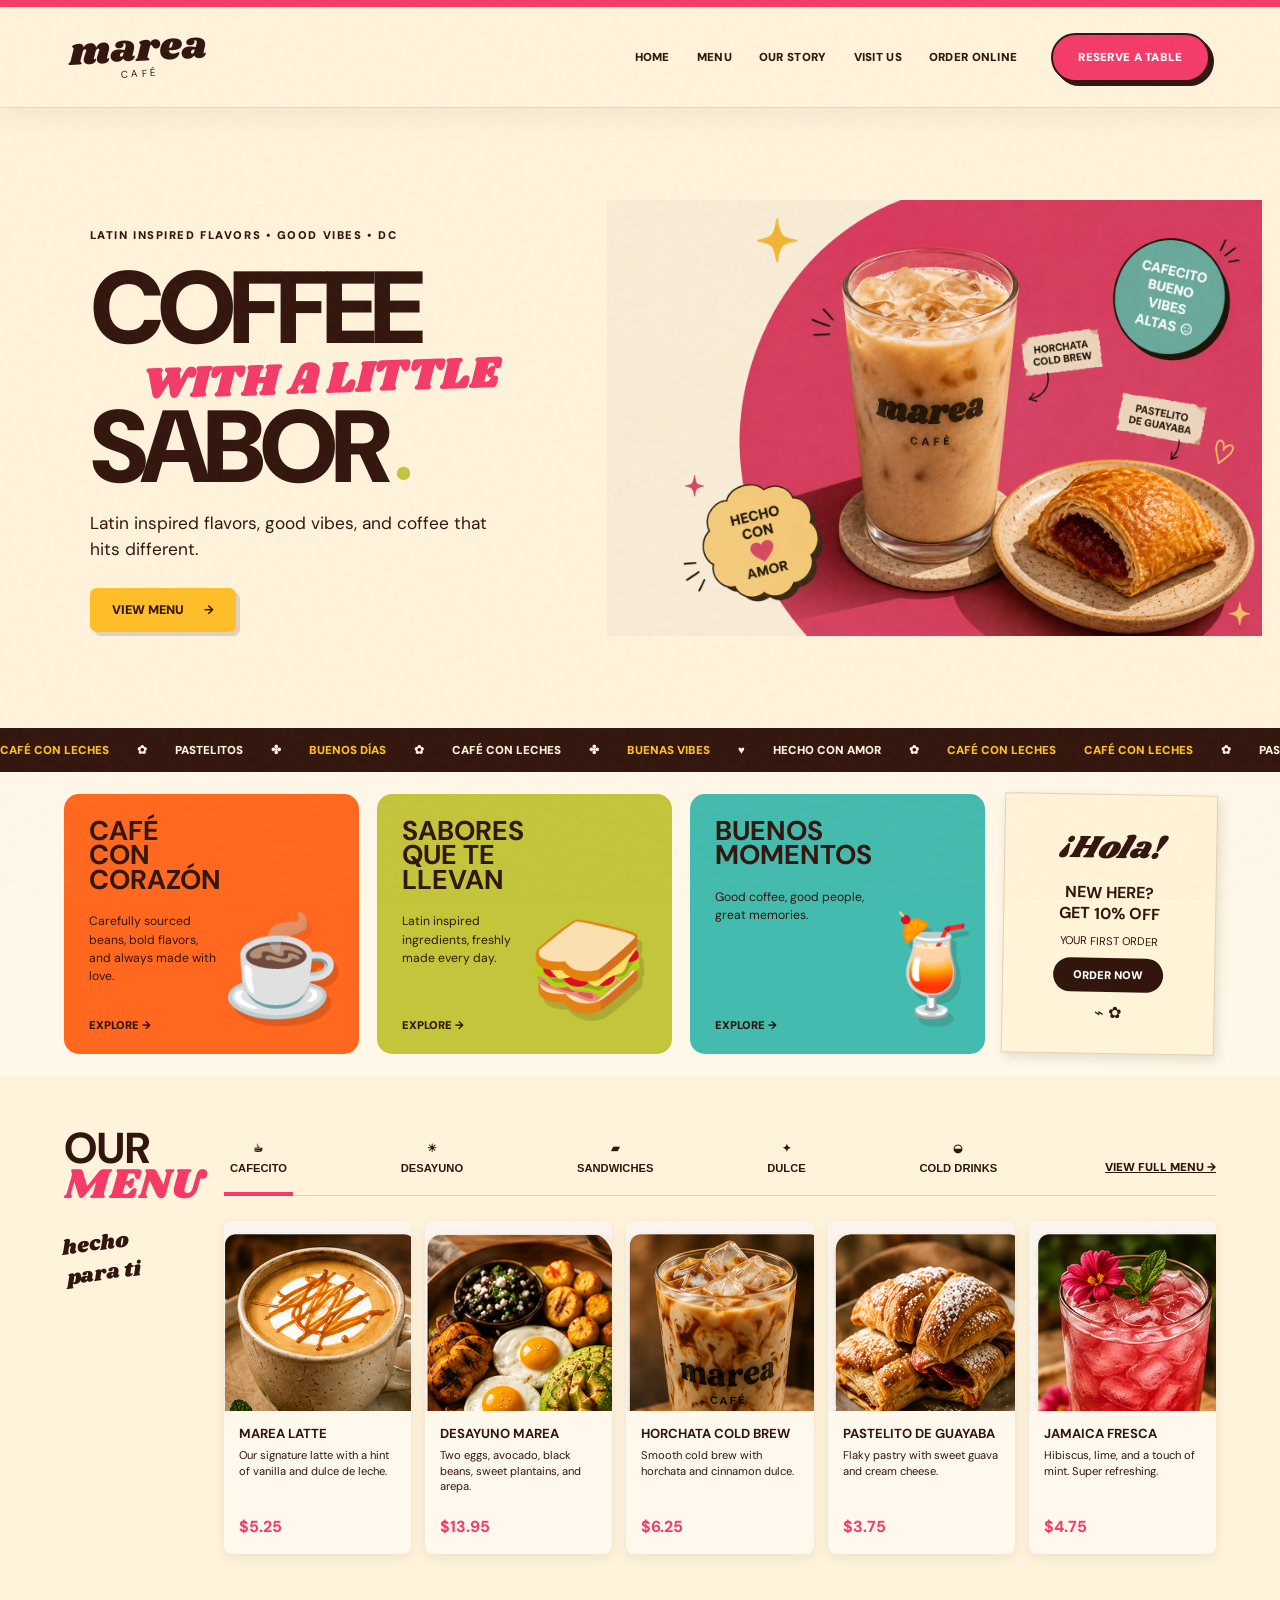
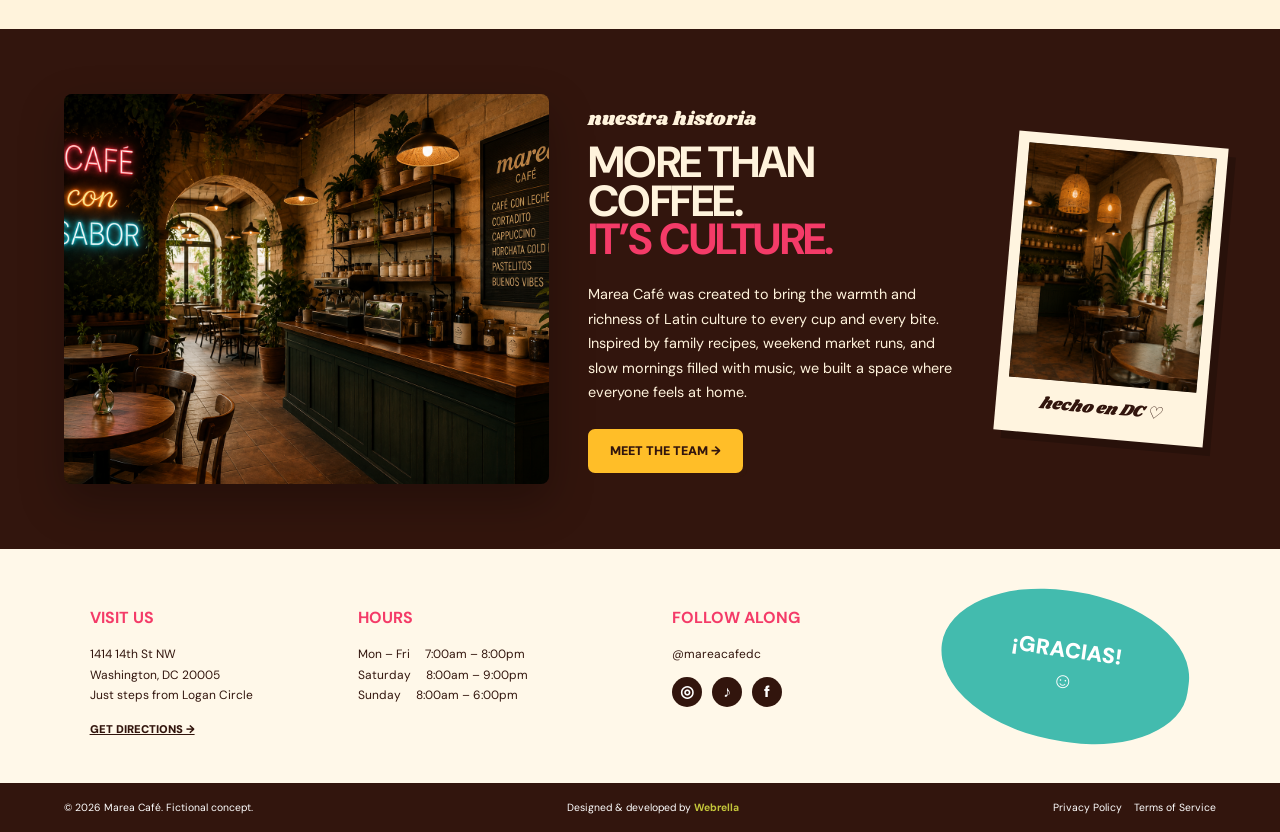
==== commit 00ad0435: "Redesign Marea navigation layout" ====
--- a/marea/index.html
+++ b/marea/index.html
@@ -12,7 +12,7 @@
 </head>
 <body>
   <div class="noise"></div>
-  <header class="site-header">
+  <header class="site-header marea-header">
     <a class="logo" href="#top">marea<small>CAFÉ</small></a>
     <button class="nav-toggle" aria-label="Toggle menu" aria-expanded="false">☰</button>
     <nav class="site-nav"><a class="active" href="#top">Home</a><a href="#menu">Menu</a><a href="#story">Our Story</a><a href="#visit">Visit Us</a><a href="#menu">Order Online</a><a class="reserve" href="#visit">Reserve a table</a></nav>
@@ -31,11 +31,15 @@
   <footer><span>© 2026 Marea Café. Fictional concept.</span><a href="../index.html">Designed & developed by <b>Webrella</b></a><span>Privacy Policy &nbsp;&nbsp; Terms of Service</span></footer>
   <style>
     .high-res-menu .sprite-photo{height:190px!important;background-image:url('../ChatGPT%20Image%20Aug%2010,%202026,%2007_34_30%20PM.png')!important;background-repeat:no-repeat!important;background-size:556% auto!important;background-position-y:28%!important;display:block!important;overflow:hidden!important}
-    .high-res-menu .sprite-1{background-position-x:2.8%!important}
-    .high-res-menu .sprite-2{background-position-x:26.2%!important}
-    .high-res-menu .sprite-3{background-position-x:49.1%!important}
-    .high-res-menu .sprite-4{background-position-x:72.4%!important}
-    .high-res-menu .sprite-5{background-position-x:95.3%!important}
+    .high-res-menu .sprite-1{background-position-x:2.8%!important}.high-res-menu .sprite-2{background-position-x:26.2%!important}.high-res-menu .sprite-3{background-position-x:49.1%!important}.high-res-menu .sprite-4{background-position-x:72.4%!important}.high-res-menu .sprite-5{background-position-x:95.3%!important}
+    @media(min-width:761px){
+      .marea-header{height:108px!important;padding:0 5.5vw!important;display:grid!important;grid-template-columns:1fr auto 1fr!important;gap:28px!important;border-top:7px solid var(--pink);box-shadow:0 8px 28px rgba(50,21,13,.06)}
+      .marea-header .logo{display:block!important;grid-column:1;justify-self:start;font-size:2.45rem!important;transform:rotate(-3deg)!important}
+      .marea-header .site-nav{grid-column:2 / 4;margin-left:0!important;justify-self:end;display:flex;gap:5px!important;align-items:center}
+      .marea-header .site-nav a{font-size:.72rem!important;padding:12px 11px!important;letter-spacing:.025em}
+      .marea-header .site-nav .reserve{margin-left:18px!important;padding:15px 25px!important;box-shadow:4px 4px 0 var(--brown);border:2px solid var(--brown);transition:transform .2s ease,box-shadow .2s ease}
+      .marea-header .site-nav .reserve:hover{transform:translate(-2px,-2px) rotate(1deg)!important;box-shadow:7px 7px 0 var(--brown)}
+    }
     @media(max-width:760px){.high-res-menu .sprite-photo{height:220px!important;background-size:556% auto!important;background-position-y:28%!important}}
   </style>
   <script src="script.js"></script>
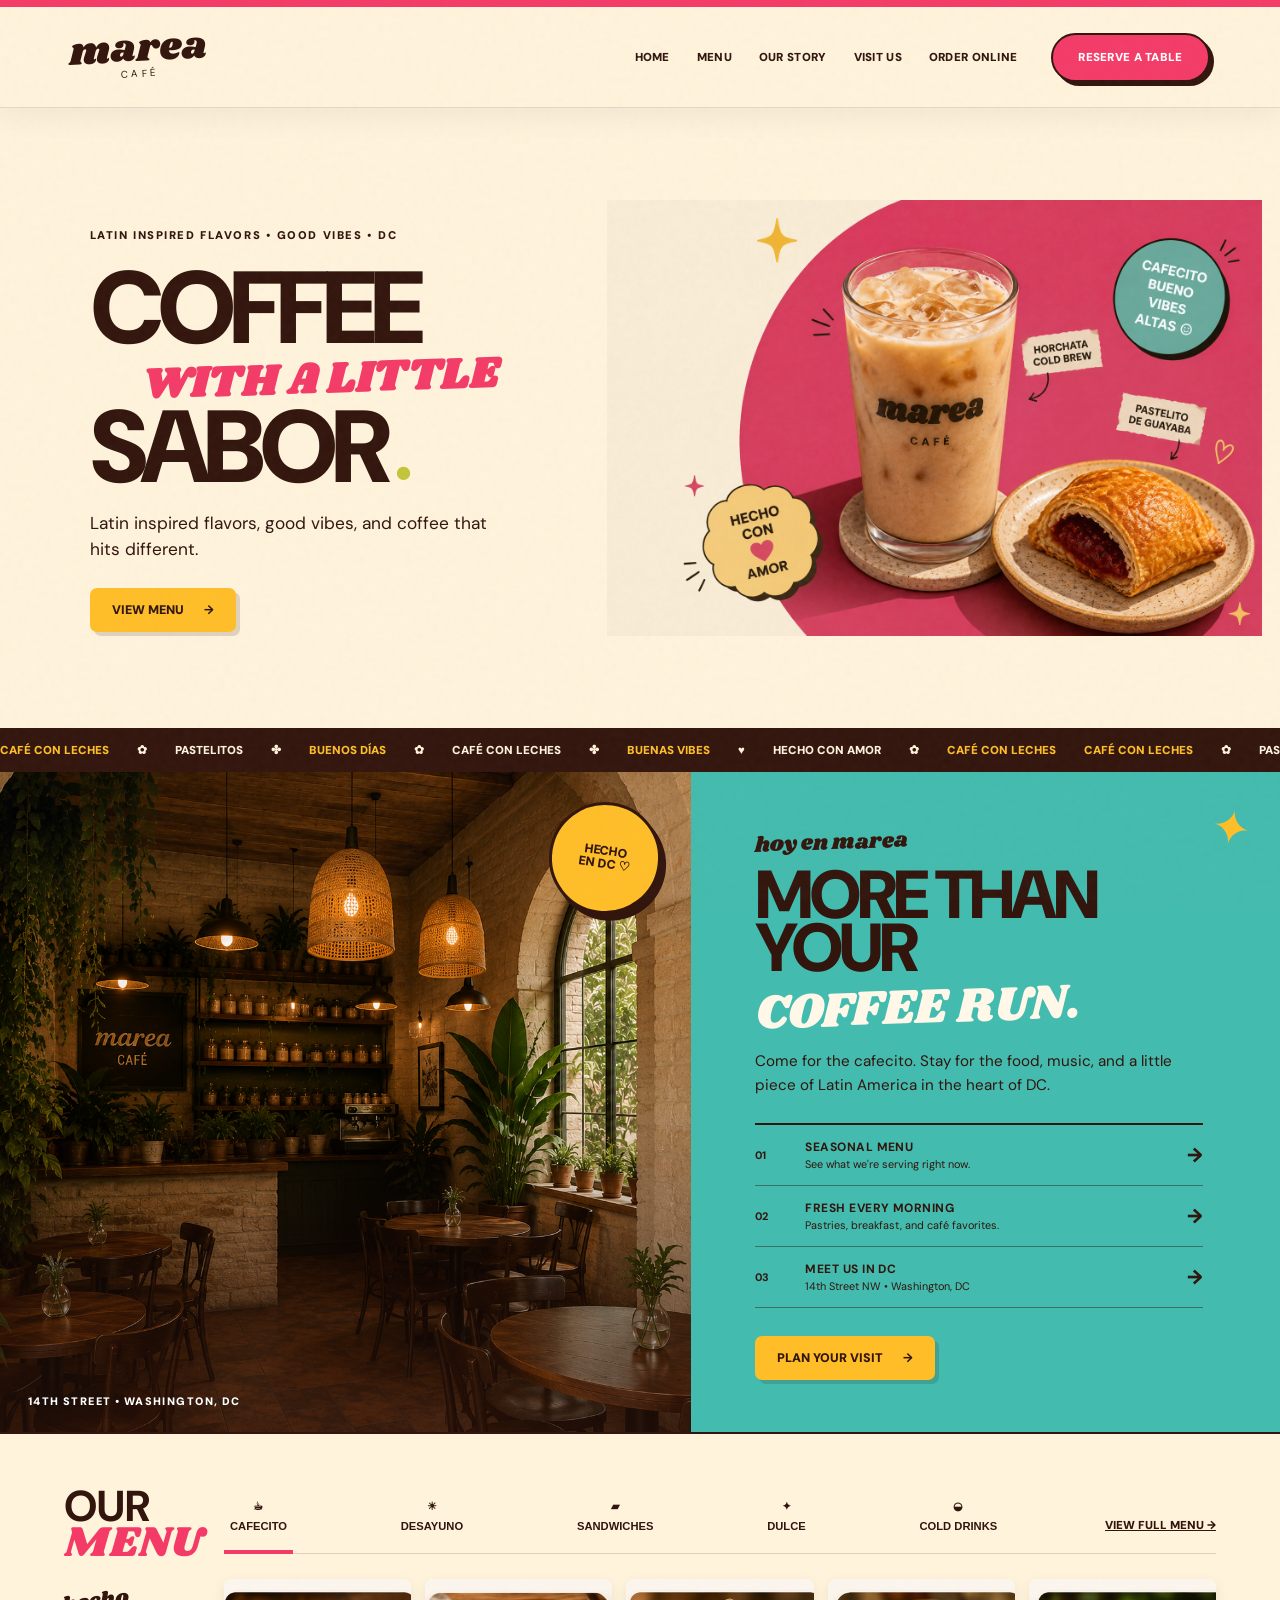
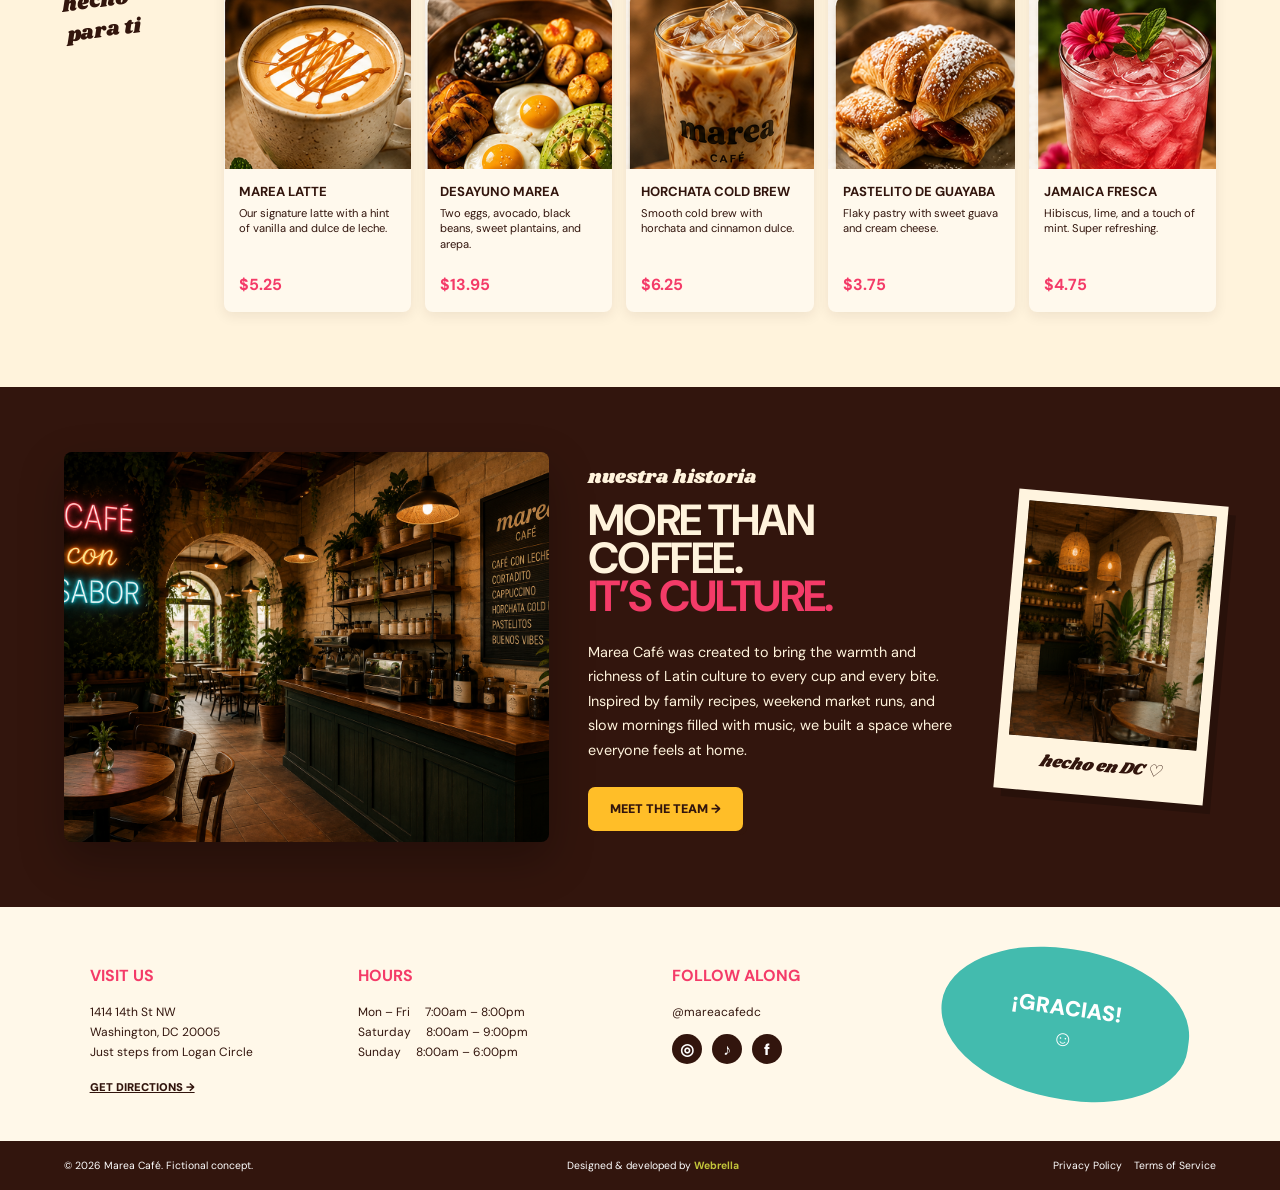
==== commit 29483762: "Redesign Marea feature section and correct DC location" ====
--- a/marea/index.html
+++ b/marea/index.html
@@ -23,7 +23,26 @@
       <div class="hero-art hero-art-image"><img src="../ChatGPT%20Image%20Aug%2010,%202026,%2007_00_49%20PM.png" alt="Marea Café horchata cold brew and pastelito de guayaba hero artwork"></div>
     </section>
     <div class="ticker"><div class="ticker-track"><span>CAFÉ CON LECHES</span> ✿ <span>PASTELITOS</span> ✤ <span>BUENOS DÍAS</span> ✿ <span>CAFÉ CON LECHES</span> ✤ <span>BUENAS VIBES</span> ♥ <span>HECHO CON AMOR</span> ✿ <span>CAFÉ CON LECHES</span></div></div>
-    <section class="brand-cards"><article class="brand-card orange"><div><h3>CAFÉ<br>CON<br>CORAZÓN</h3><p>Carefully sourced beans, bold flavors, and always made with love.</p><a href="#menu">EXPLORE →</a></div><div class="mini-art latte">☕</div></article><article class="brand-card lime"><div><h3>SABORES<br>QUE TE<br>LLEVAN</h3><p>Latin inspired ingredients, freshly made every day.</p><a href="#menu">EXPLORE →</a></div><div class="mini-art sandwich">🥪</div></article><article class="brand-card teal"><div><h3>BUENOS<br>MOMENTOS</h3><p>Good coffee, good people, great memories.</p><a href="#story">EXPLORE →</a></div><div class="mini-art refresher">🍹</div></article><aside class="coupon"><em>¡Hola!</em><strong>NEW HERE?<br>GET 10% OFF</strong><span>YOUR FIRST ORDER</span><a href="#menu">ORDER NOW</a><div>⌁ ✿</div></aside></section>
+
+    <section class="marea-now" aria-label="What's happening at Marea">
+      <div class="marea-now-visual">
+        <img src="../ChatGPT%20Image%20Aug%2010,%202026,%2006_40_00%20PM.png" alt="Inside Marea Café in Washington DC">
+        <span class="now-sticker">HECHO<br>EN DC ♡</span>
+        <span class="now-caption">14TH STREET • WASHINGTON, DC</span>
+      </div>
+      <div class="marea-now-copy">
+        <p class="now-script">hoy en marea</p>
+        <h2>MORE THAN<br>YOUR <span>COFFEE RUN.</span></h2>
+        <p class="now-lead">Come for the cafecito. Stay for the food, music, and a little piece of Latin America in the heart of DC.</p>
+        <div class="now-links">
+          <a href="#menu"><b>01</b><span><strong>SEASONAL MENU</strong><small>See what we're serving right now.</small></span><i>→</i></a>
+          <a href="#menu"><b>02</b><span><strong>FRESH EVERY MORNING</strong><small>Pastries, breakfast, and café favorites.</small></span><i>→</i></a>
+          <a href="#visit"><b>03</b><span><strong>MEET US IN DC</strong><small>14th Street NW • Washington, DC</small></span><i>→</i></a>
+        </div>
+        <a class="cta yellow now-cta" href="#visit">Plan your visit <b>→</b></a>
+      </div>
+    </section>
+
     <section id="menu" class="menu-section"><div class="menu-intro"><h2>OUR<br><span>MENU</span></h2><p>hecho<br>para ti</p></div><div class="categories"><button class="selected"><span class="category-icon">☕︎</span><span>Cafecito</span></button><button><span class="category-icon">☀</span><span>Desayuno</span></button><button><span class="category-icon">▰</span><span>Sandwiches</span></button><button><span class="category-icon">✦</span><span>Dulce</span></button><button><span class="category-icon">◒</span><span>Cold Drinks</span></button><a href="#menu">View full menu →</a></div><div class="menu-carousel high-res-menu"><article><div class="food-photo sprite-photo sprite-1" role="img" aria-label="Marea Latte"></div><h3>Marea Latte</h3><p>Our signature latte with a hint of vanilla and dulce de leche.</p><strong>$5.25</strong></article><article><div class="food-photo sprite-photo sprite-2" role="img" aria-label="Desayuno Marea"></div><h3>Desayuno Marea</h3><p>Two eggs, avocado, black beans, sweet plantains, and arepa.</p><strong>$13.95</strong></article><article><div class="food-photo sprite-photo sprite-3" role="img" aria-label="Horchata Cold Brew"></div><h3>Horchata Cold Brew</h3><p>Smooth cold brew with horchata and cinnamon dulce.</p><strong>$6.25</strong></article><article><div class="food-photo sprite-photo sprite-4" role="img" aria-label="Pastelito de Guayaba"></div><h3>Pastelito de Guayaba</h3><p>Flaky pastry with sweet guava and cream cheese.</p><strong>$3.75</strong></article><article><div class="food-photo sprite-photo sprite-5" role="img" aria-label="Jamaica Fresca"></div><h3>Jamaica Fresca</h3><p>Hibiscus, lime, and a touch of mint. Super refreshing.</p><strong>$4.75</strong></article></div></section>
     <section id="story" class="story-section"><div class="cafe-scene cafe-photo"><img src="../ChatGPT%20Image%20Aug%2010,%202026,%2006_36_00%20PM.png" alt="Marea Café main interior"></div><div class="story-copy"><p class="script">nuestra historia</p><h2>MORE THAN COFFEE.<br><span>IT’S CULTURE.</span></h2><p>Marea Café was created to bring the warmth and richness of Latin culture to every cup and every bite. Inspired by family recipes, weekend market runs, and slow mornings filled with music, we built a space where everyone feels at home.</p><a class="cta yellow" href="#visit">Meet the team →</a></div><div class="polaroid"><div class="polaroid-photo restaurant-polaroid"><img src="../ChatGPT%20Image%20Aug%2010,%202026,%2006_40_00%20PM.png" alt="Marea Café second interior view"></div><em>hecho en DC ♡</em></div></section>
     <section id="visit" class="visit-section"><div><h3>VISIT US</h3><p>1414 14th St NW<br>Washington, DC 20005<br>Just steps from Logan Circle</p><a href="#visit">GET DIRECTIONS →</a></div><div><h3>HOURS</h3><p>Mon – Fri &nbsp;&nbsp;&nbsp; 7:00am – 8:00pm<br>Saturday &nbsp;&nbsp;&nbsp; 8:00am – 9:00pm<br>Sunday &nbsp;&nbsp;&nbsp; 8:00am – 6:00pm</p></div><div><h3>FOLLOW ALONG</h3><p>@mareacafedc</p><div class="socials"><span>◎</span><span>♪</span><span>f</span></div></div><div class="thanks">¡GRACIAS!<br>☺</div></section>
@@ -32,6 +51,24 @@
   <style>
     .high-res-menu .sprite-photo{height:190px!important;background-image:url('../ChatGPT%20Image%20Aug%2010,%202026,%2007_34_30%20PM.png')!important;background-repeat:no-repeat!important;background-size:556% auto!important;background-position-y:28%!important;display:block!important;overflow:hidden!important}
     .high-res-menu .sprite-1{background-position-x:2.8%!important}.high-res-menu .sprite-2{background-position-x:26.2%!important}.high-res-menu .sprite-3{background-position-x:49.1%!important}.high-res-menu .sprite-4{background-position-x:72.4%!important}.high-res-menu .sprite-5{background-position-x:95.3%!important}
+    .marea-now{display:grid;grid-template-columns:1.08fr .92fr;min-height:610px;background:var(--paper);border-bottom:2px solid var(--brown);overflow:hidden}
+    .marea-now-visual{position:relative;min-height:610px;overflow:hidden;background:var(--orange)}
+    .marea-now-visual:after{content:"";position:absolute;inset:0;background:linear-gradient(180deg,transparent 50%,rgba(50,21,13,.55));pointer-events:none}
+    .marea-now-visual img{width:100%;height:100%;object-fit:cover;display:block;position:absolute;inset:0;transition:transform .7s ease}
+    .marea-now:hover .marea-now-visual img{transform:scale(1.035)}
+    .now-sticker{position:absolute;z-index:2;right:30px;top:30px;width:112px;height:112px;border-radius:50%;background:var(--yellow);border:3px solid var(--brown);display:grid;place-items:center;text-align:center;font-size:.78rem;font-weight:900;line-height:1.05;transform:rotate(8deg);box-shadow:6px 6px 0 var(--brown)}
+    .now-caption{position:absolute;z-index:2;left:28px;bottom:24px;color:#fff;font-size:.68rem;font-weight:900;letter-spacing:.13em}
+    .marea-now-copy{padding:58px 6vw 52px 5vw;display:flex;flex-direction:column;justify-content:center;background:var(--teal);position:relative}
+    .marea-now-copy:before{content:"✦";position:absolute;right:5%;top:25px;font-size:3rem;color:var(--yellow);transform:rotate(12deg)}
+    .now-script{font-family:'Shrikhand';font-size:1.35rem;margin:0 0 8px;color:var(--brown);transform:rotate(-2deg);transform-origin:left}
+    .marea-now h2{font-size:clamp(3.3rem,5.3vw,6.2rem);line-height:.78;letter-spacing:-.065em;margin:0 0 25px;font-weight:900}
+    .marea-now h2 span{display:block;color:var(--paper);font-family:'Shrikhand';font-weight:400;font-size:.73em;letter-spacing:-.01em;transform:rotate(-2deg);margin-top:12px}
+    .now-lead{max-width:520px;font-size:.95rem;line-height:1.55;margin:0 0 25px}
+    .now-links{border-top:2px solid var(--brown);margin-bottom:28px}
+    .now-links a{display:grid;grid-template-columns:38px 1fr auto;gap:12px;align-items:center;padding:14px 0;border-bottom:1px solid rgba(50,21,13,.45);color:var(--brown);text-decoration:none;transition:.2s}
+    .now-links a:hover{padding-left:8px;background:rgba(255,248,233,.16)}
+    .now-links b{font-size:.68rem}.now-links span{display:flex;flex-direction:column;gap:2px}.now-links strong{font-size:.75rem;letter-spacing:.04em}.now-links small{font-size:.68rem}.now-links i{font-style:normal;font-size:1.25rem;font-weight:900}
+    .now-cta{margin-top:0}
     @media(min-width:761px){
       .marea-header{height:108px!important;padding:0 5.5vw!important;display:grid!important;grid-template-columns:1fr auto 1fr!important;gap:28px!important;border-top:7px solid var(--pink);box-shadow:0 8px 28px rgba(50,21,13,.06)}
       .marea-header .logo{display:block!important;grid-column:1;justify-self:start;font-size:2.45rem!important;transform:rotate(-3deg)!important}
@@ -40,7 +77,7 @@
       .marea-header .site-nav .reserve{margin-left:18px!important;padding:15px 25px!important;box-shadow:4px 4px 0 var(--brown);border:2px solid var(--brown);transition:transform .2s ease,box-shadow .2s ease}
       .marea-header .site-nav .reserve:hover{transform:translate(-2px,-2px) rotate(1deg)!important;box-shadow:7px 7px 0 var(--brown)}
     }
-    @media(max-width:760px){.high-res-menu .sprite-photo{height:220px!important;background-size:556% auto!important;background-position-y:28%!important}}
+    @media(max-width:760px){.high-res-menu .sprite-photo{height:220px!important;background-size:556% auto!important;background-position-y:28%!important}.marea-now{grid-template-columns:1fr}.marea-now-visual{min-height:390px}.marea-now-copy{padding:45px 22px 48px}.marea-now h2{font-size:3.7rem}.now-sticker{width:92px;height:92px;right:20px;top:20px}.now-caption{left:20px;bottom:18px}}
   </style>
   <script src="script.js"></script>
 </body>
